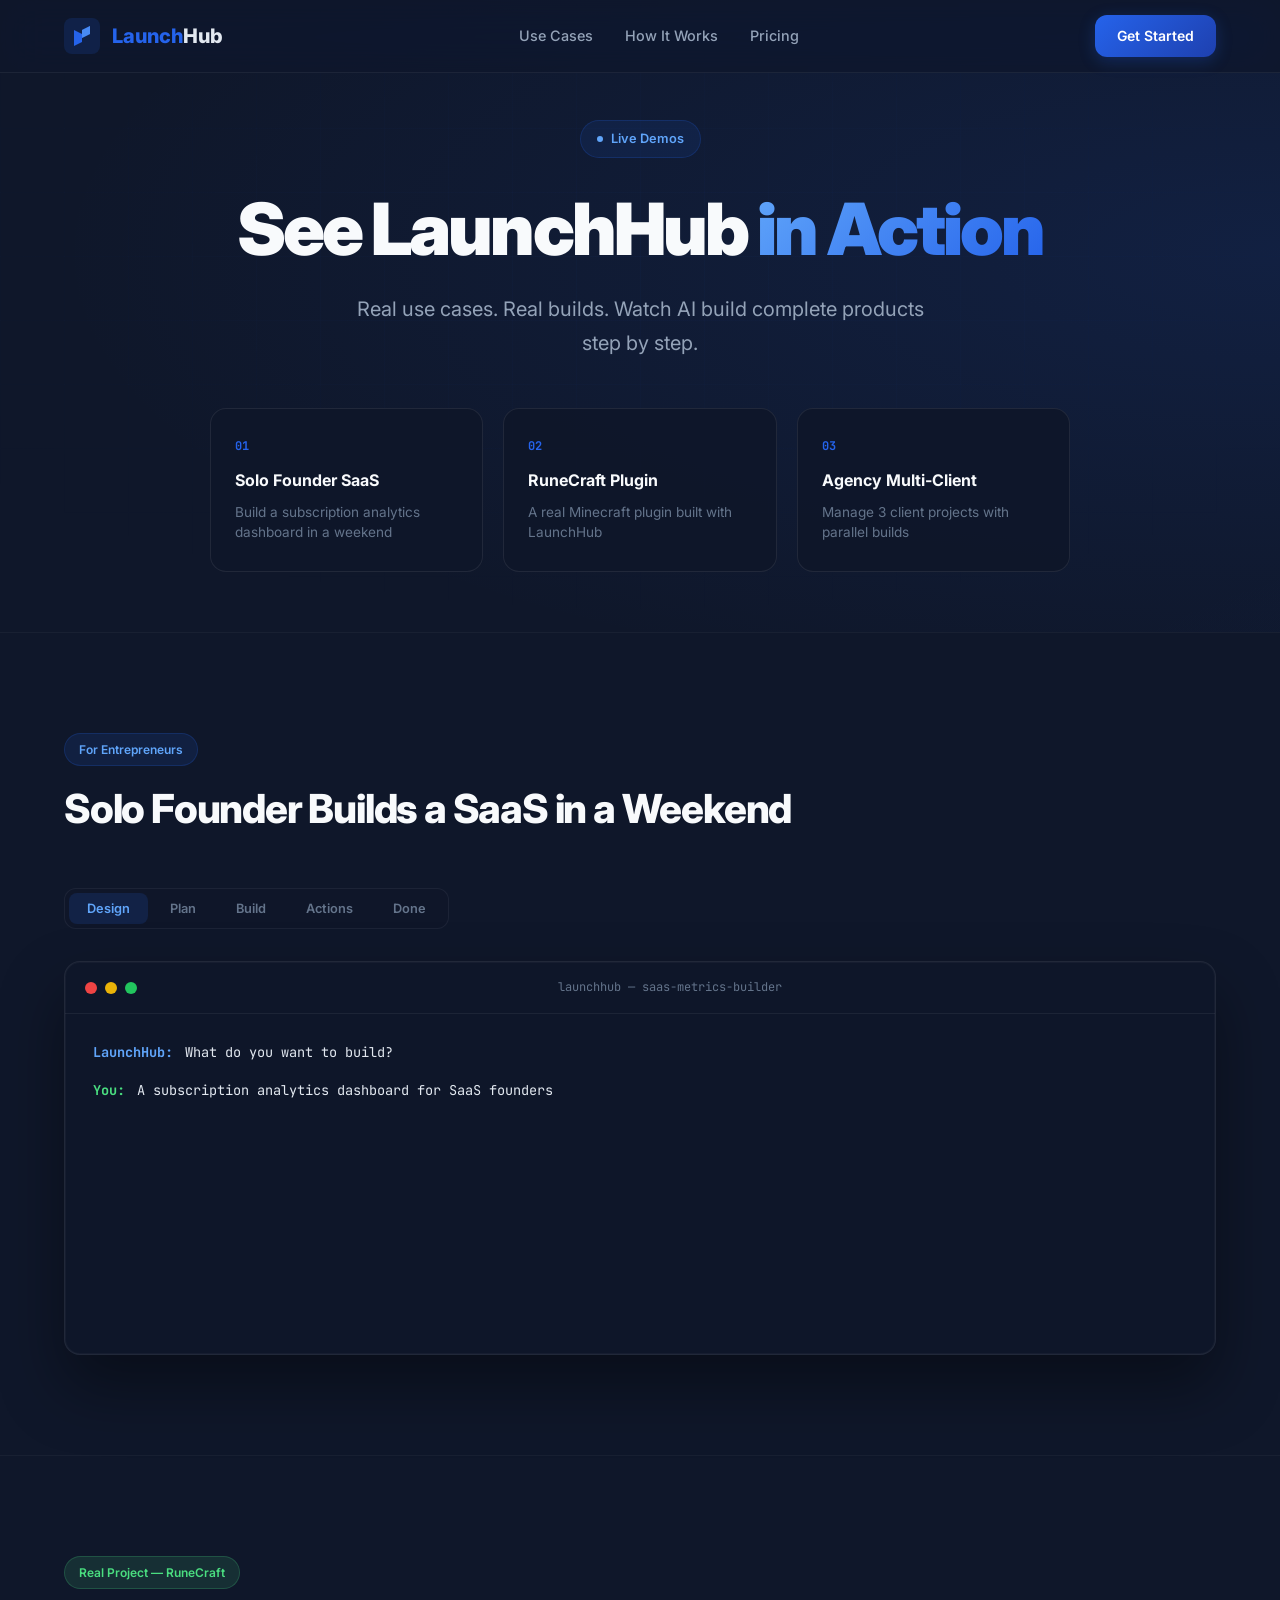
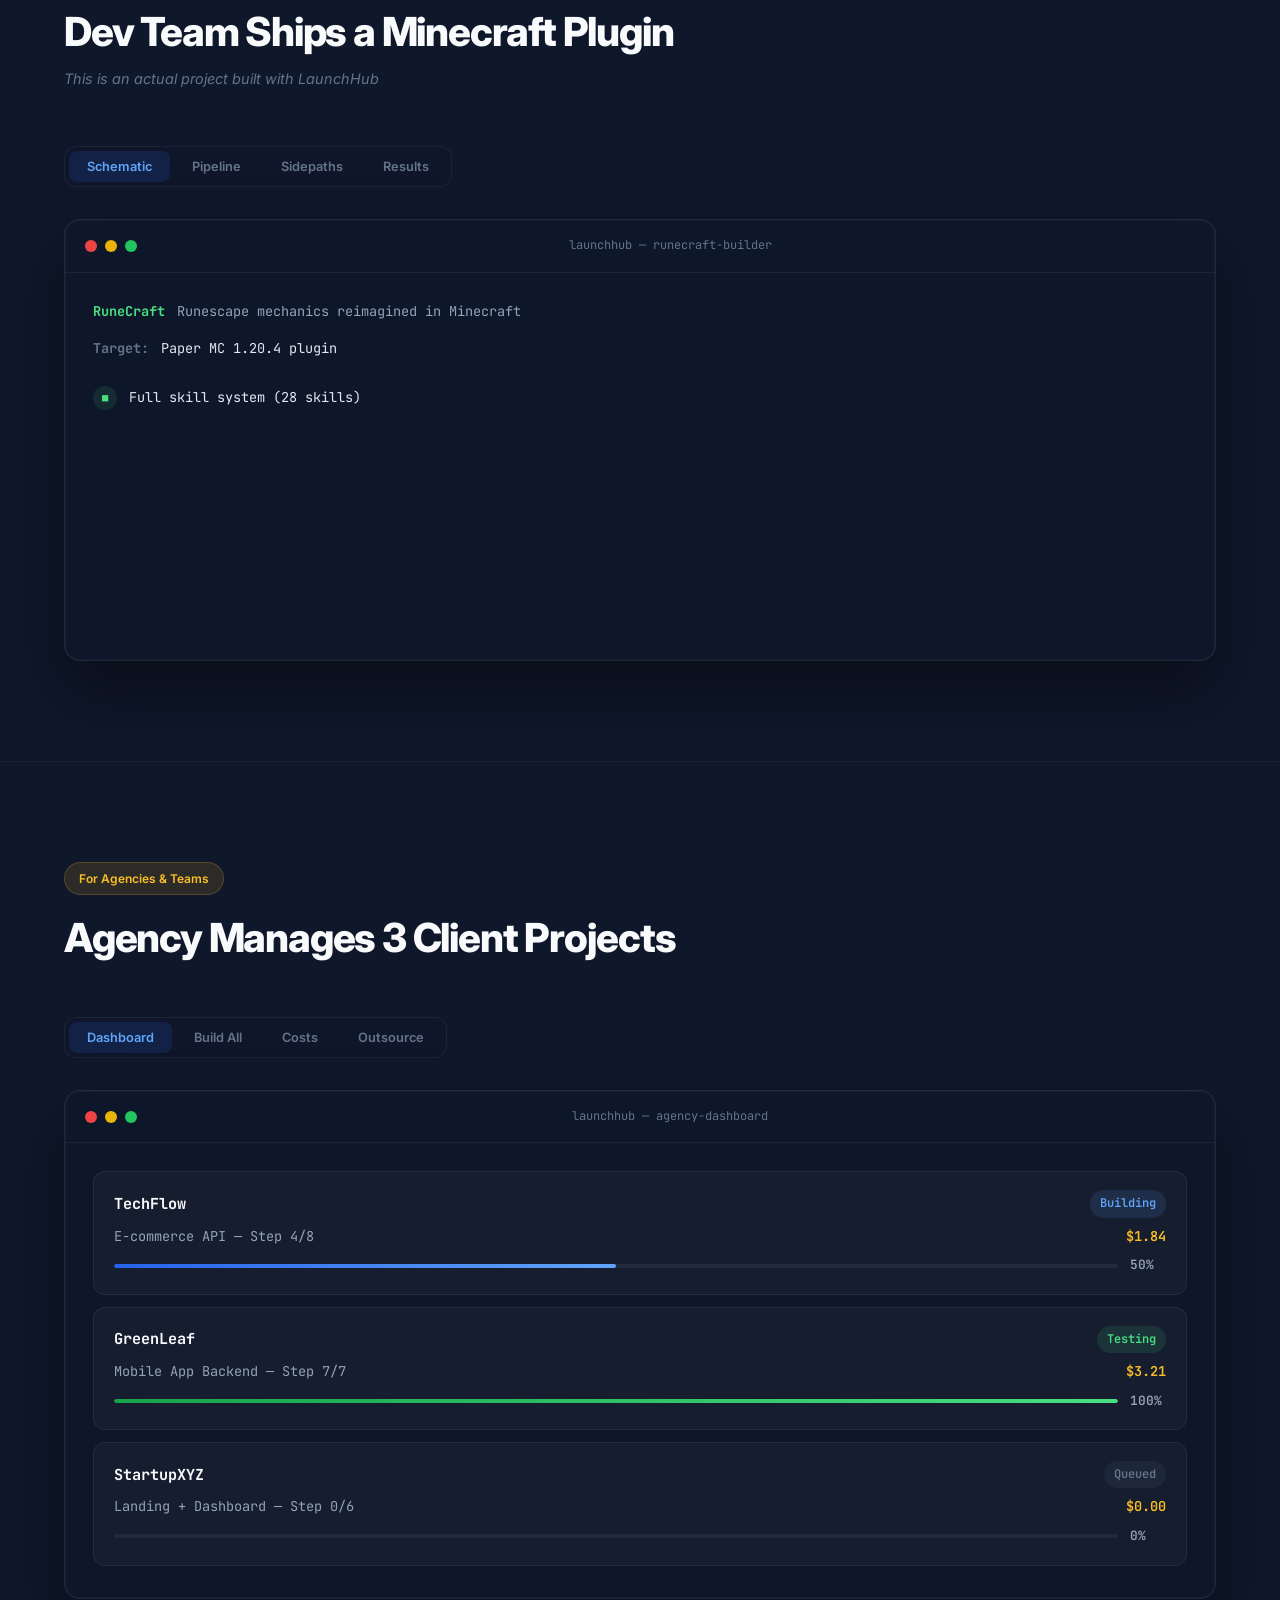
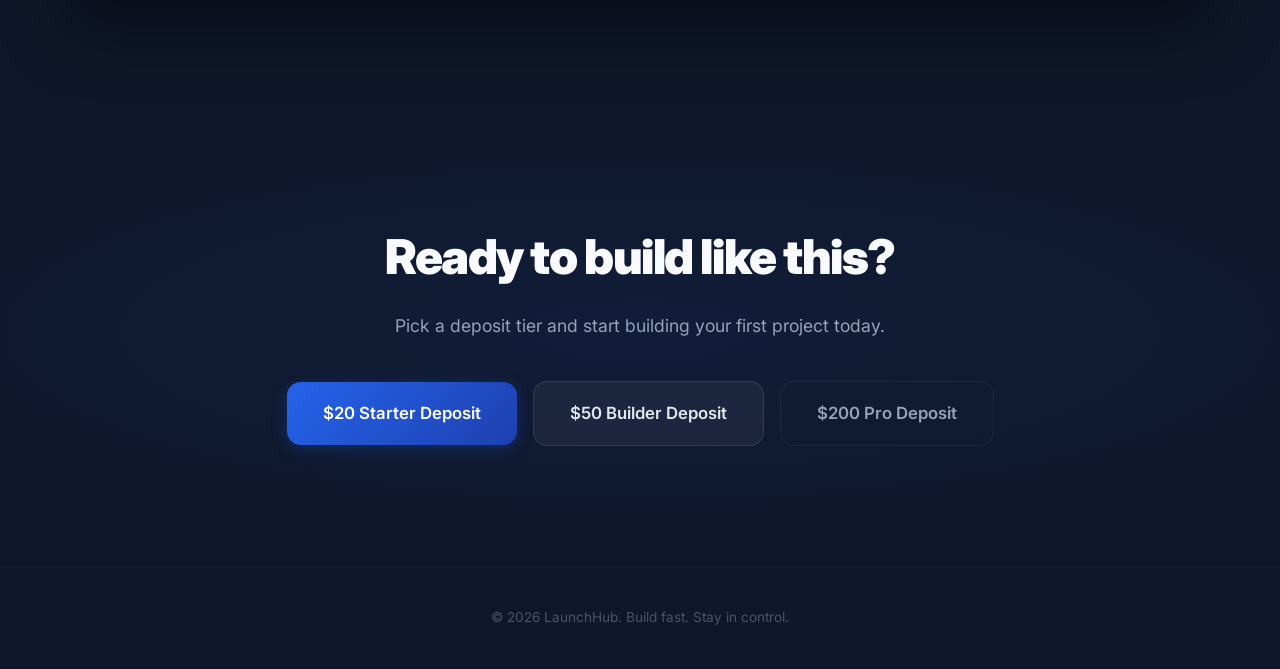
==== demo.html @ 7db3caeb "Add interactive demo showcase with 3 animated use cases" ====
<!DOCTYPE html>
<html lang="en">
<head>
<meta charset="UTF-8">
<meta name="viewport" content="width=device-width, initial-scale=1.0">
<title>LaunchHub — See It In Action</title>
<meta name="description" content="Watch LaunchHub build real products step by step. 3 real use cases with animated walkthroughs.">
<link rel="preconnect" href="https://fonts.googleapis.com">
<link rel="preconnect" href="https://fonts.gstatic.com" crossorigin>
<link href="https://fonts.googleapis.com/css2?family=Inter:wght@400;500;600;700;800;900&family=JetBrains+Mono:wght@400;500;600;700&display=swap" rel="stylesheet">
<style>
/* ========== RESET & BASE ========== */
*, *::before, *::after { margin: 0; padding: 0; box-sizing: border-box; }
html { scroll-behavior: smooth; font-size: 16px; }
body {
  font-family: 'Inter', -apple-system, BlinkMacSystemFont, 'Segoe UI', sans-serif;
  background: #0F172A;
  color: #E2E8F0;
  line-height: 1.6;
  overflow-x: hidden;
  -webkit-font-smoothing: antialiased;
  -moz-osx-font-smoothing: grayscale;
}
code, .mono { font-family: 'JetBrains Mono', 'SF Mono', 'Fira Code', monospace; }
a { color: inherit; text-decoration: none; }
ul { list-style: none; }

/* ========== UTILITY ========== */
.container { max-width: 1200px; margin: 0 auto; padding: 0 24px; }
.section-label {
  display: inline-flex; align-items: center; gap: 8px;
  font-size: 0.8rem; font-weight: 600; letter-spacing: 0.08em;
  text-transform: uppercase; color: #60A5FA; margin-bottom: 16px;
}
.section-label::before {
  content: ''; display: block; width: 24px; height: 2px;
  background: linear-gradient(90deg, #2563EB, #60A5FA); border-radius: 2px;
}

/* ========== ANIMATIONS ========== */
@keyframes fadeInUp {
  from { opacity: 0; transform: translateY(32px); }
  to { opacity: 1; transform: translateY(0); }
}
@keyframes fadeIn {
  from { opacity: 0; }
  to { opacity: 1; }
}
@keyframes gradientShift {
  0%, 100% { background-position: 0% 50%; }
  50% { background-position: 100% 50%; }
}
@keyframes pulse {
  0%, 100% { opacity: 0.4; }
  50% { opacity: 1; }
}
@keyframes slideIn {
  from { opacity: 0; transform: translateX(-16px); }
  to { opacity: 1; transform: translateX(0); }
}
@keyframes slideInRight {
  from { opacity: 0; transform: translateX(16px); }
  to { opacity: 1; transform: translateX(0); }
}
@keyframes shimmer {
  0% { background-position: -200% 0; }
  100% { background-position: 200% 0; }
}
@keyframes blink {
  0%, 100% { opacity: 1; }
  50% { opacity: 0; }
}
@keyframes progressFill {
  from { width: 0; }
}
@keyframes pulseGlow {
  0%, 100% { box-shadow: 0 0 0 0 rgba(96, 165, 250, 0.4); }
  50% { box-shadow: 0 0 0 8px rgba(96, 165, 250, 0); }
}
@keyframes countUp {
  from { opacity: 0; transform: translateY(8px); }
  to { opacity: 1; transform: translateY(0); }
}
@keyframes scaleIn {
  from { opacity: 0; transform: scale(0.9); }
  to { opacity: 1; transform: scale(1); }
}
@keyframes float {
  0%, 100% { transform: translateY(0); }
  50% { transform: translateY(-8px); }
}

.reveal {
  opacity: 0; transform: translateY(32px);
  transition: opacity 0.7s cubic-bezier(0.16, 1, 0.3, 1), transform 0.7s cubic-bezier(0.16, 1, 0.3, 1);
}
.reveal.visible { opacity: 1; transform: translateY(0); }
.reveal-delay-1 { transition-delay: 0.1s; }
.reveal-delay-2 { transition-delay: 0.2s; }
.reveal-delay-3 { transition-delay: 0.3s; }

/* ========== BUTTONS ========== */
.btn {
  display: inline-flex; align-items: center; gap: 8px;
  padding: 14px 28px; border-radius: 12px;
  font-family: 'Inter', sans-serif; font-size: 0.95rem; font-weight: 600;
  border: none; cursor: pointer;
  transition: all 0.25s cubic-bezier(0.16, 1, 0.3, 1);
}
.btn-primary {
  background: linear-gradient(135deg, #2563EB, #1E40AF);
  color: #fff; box-shadow: 0 4px 16px rgba(37, 99, 235, 0.25);
}
.btn-primary:hover {
  transform: translateY(-2px);
  box-shadow: 0 0 0 4px rgba(37, 99, 235, 0.15), 0 8px 32px rgba(37, 99, 235, 0.35);
}
.btn-secondary {
  background: rgba(255,255,255,0.05); color: #E2E8F0;
  border: 1px solid rgba(255,255,255,0.1);
}
.btn-secondary:hover {
  background: rgba(255,255,255,0.1); border-color: rgba(255,255,255,0.2);
  transform: translateY(-2px);
}
.btn-ghost {
  background: transparent; color: #94A3B8;
  border: 1px solid rgba(255,255,255,0.06);
}
.btn-ghost:hover { color: #E2E8F0; border-color: rgba(255,255,255,0.15); }
.btn-large { padding: 18px 36px; font-size: 1.05rem; border-radius: 14px; }
.btn-sm { padding: 8px 16px; font-size: 0.8rem; border-radius: 8px; }

/* ========== NAV ========== */
nav {
  position: fixed; top: 0; left: 0; right: 0; z-index: 100;
  background: rgba(15, 23, 42, 0.8);
  backdrop-filter: blur(20px) saturate(180%);
  -webkit-backdrop-filter: blur(20px) saturate(180%);
  border-bottom: 1px solid rgba(255,255,255,0.06);
}
.nav-inner {
  max-width: 1200px; margin: 0 auto; padding: 0 24px;
  display: flex; align-items: center; justify-content: space-between;
  height: 72px;
}
.nav-brand { display: flex; align-items: center; gap: 12px; font-weight: 800; font-size: 1.25rem; }
.nav-brand svg { width: 36px; height: 36px; }
.nav-brand .brand-launch { color: #2563EB; }
.nav-links { display: flex; align-items: center; gap: 32px; }
.nav-links a { font-size: 0.9rem; font-weight: 500; color: #94A3B8; transition: color 0.2s; }
.nav-links a:hover { color: #E2E8F0; }
.nav-cta .btn { padding: 10px 22px; font-size: 0.875rem; }
.nav-mobile-toggle {
  display: none; background: none; border: none; cursor: pointer;
  color: #E2E8F0; padding: 8px;
}
.nav-mobile-toggle svg { width: 24px; height: 24px; }

/* ========== HERO ========== */
.hero {
  position: relative; min-height: 70vh;
  display: flex; align-items: center; justify-content: center;
  padding: 120px 24px 60px; overflow: hidden;
}
.hero-bg {
  position: absolute; inset: 0; z-index: 0;
  background:
    radial-gradient(ellipse 80% 60% at 50% 20%, rgba(37, 99, 235, 0.12) 0%, transparent 60%),
    radial-gradient(ellipse 60% 40% at 70% 60%, rgba(30, 64, 175, 0.08) 0%, transparent 50%);
  animation: gradientShift 12s ease infinite;
  background-size: 200% 200%;
}
.hero-grid {
  position: absolute; inset: 0; z-index: 0;
  background-image:
    linear-gradient(rgba(37, 99, 235, 0.03) 1px, transparent 1px),
    linear-gradient(90deg, rgba(37, 99, 235, 0.03) 1px, transparent 1px);
  background-size: 64px 64px;
  mask-image: radial-gradient(ellipse 70% 60% at 50% 40%, black, transparent);
  -webkit-mask-image: radial-gradient(ellipse 70% 60% at 50% 40%, black, transparent);
}
.hero-content {
  position: relative; z-index: 1; text-align: center;
  max-width: 860px; margin: 0 auto;
}
.hero-badge {
  display: inline-flex; align-items: center; gap: 8px;
  padding: 8px 16px; border-radius: 100px;
  background: rgba(37, 99, 235, 0.1); border: 1px solid rgba(37, 99, 235, 0.2);
  font-size: 0.8rem; font-weight: 600; color: #60A5FA;
  margin-bottom: 32px; animation: fadeIn 0.8s ease both;
}
.hero-badge .dot {
  width: 6px; height: 6px; border-radius: 50%; background: #60A5FA;
  animation: pulse 2s ease infinite;
}
.hero h1 {
  font-size: clamp(2.75rem, 6vw, 4.5rem); font-weight: 900;
  letter-spacing: -0.04em; line-height: 1.08;
  color: #F8FAFC; margin-bottom: 24px;
  animation: fadeInUp 0.8s ease both 0.2s; opacity: 0;
}
.hero h1 .gradient-text {
  background: linear-gradient(135deg, #60A5FA, #2563EB, #818CF8);
  background-size: 200% 200%;
  -webkit-background-clip: text; -webkit-text-fill-color: transparent;
  background-clip: text; animation: gradientShift 6s ease infinite;
}
.hero-subtitle {
  font-size: clamp(1.05rem, 2vw, 1.25rem); color: #94A3B8;
  max-width: 600px; margin: 0 auto 48px; line-height: 1.7;
  animation: fadeInUp 0.8s ease both 0.4s; opacity: 0;
}

/* ========== USE CASE JUMP CARDS ========== */
.jump-cards {
  display: grid; grid-template-columns: repeat(3, 1fr); gap: 20px;
  max-width: 900px; margin: 0 auto;
  animation: fadeInUp 0.8s ease both 0.6s; opacity: 0;
}
.jump-card {
  background: rgba(15, 23, 42, 0.9);
  border: 1px solid rgba(255,255,255,0.08);
  border-radius: 16px; padding: 28px 24px;
  cursor: pointer; transition: all 0.3s cubic-bezier(0.16, 1, 0.3, 1);
  text-align: left; position: relative; overflow: hidden;
}
.jump-card::before {
  content: ''; position: absolute; inset: 0;
  background: linear-gradient(135deg, rgba(37, 99, 235, 0.06), transparent);
  opacity: 0; transition: opacity 0.3s;
}
.jump-card:hover {
  border-color: rgba(37, 99, 235, 0.3);
  transform: translateY(-4px);
  box-shadow: 0 16px 48px rgba(0,0,0,0.3);
}
.jump-card:hover::before { opacity: 1; }
.jump-card-num {
  font-family: 'JetBrains Mono', monospace; font-size: 0.75rem;
  color: #2563EB; font-weight: 700; margin-bottom: 12px;
  position: relative;
}
.jump-card-title {
  font-size: 1rem; font-weight: 700; color: #F8FAFC;
  margin-bottom: 8px; position: relative;
}
.jump-card-desc {
  font-size: 0.85rem; color: #64748B; line-height: 1.5;
  position: relative;
}

/* ========== USE CASE SECTIONS ========== */
.use-case {
  padding: 100px 0; position: relative;
  border-top: 1px solid rgba(255,255,255,0.04);
}
.use-case-header {
  margin-bottom: 56px;
}
.audience-badge {
  display: inline-flex; align-items: center; gap: 6px;
  padding: 6px 14px; border-radius: 100px;
  font-size: 0.75rem; font-weight: 600;
  margin-bottom: 20px;
}
.badge-entrepreneur { background: rgba(37, 99, 235, 0.12); color: #60A5FA; border: 1px solid rgba(37, 99, 235, 0.2); }
.badge-real { background: rgba(74, 222, 128, 0.12); color: #4ADE80; border: 1px solid rgba(74, 222, 128, 0.2); }
.badge-agency { background: rgba(251, 191, 36, 0.12); color: #FBBF24; border: 1px solid rgba(251, 191, 36, 0.2); }
.use-case-title {
  font-size: clamp(1.75rem, 3.5vw, 2.5rem); font-weight: 800;
  letter-spacing: -0.03em; line-height: 1.15; color: #F8FAFC;
  margin-bottom: 12px;
}
.use-case-note {
  font-size: 0.9rem; color: #64748B; font-style: italic;
}

/* ========== PHASE NAVIGATION ========== */
.phase-nav {
  display: flex; gap: 4px; margin-bottom: 32px;
  background: rgba(15, 23, 42, 0.6);
  border: 1px solid rgba(255,255,255,0.06);
  border-radius: 12px; padding: 4px;
  width: fit-content;
}
.phase-tab {
  padding: 8px 18px; border-radius: 8px;
  font-size: 0.8rem; font-weight: 600; color: #64748B;
  cursor: pointer; transition: all 0.25s;
  border: none; background: none; font-family: inherit;
}
.phase-tab:hover { color: #94A3B8; }
.phase-tab.active {
  background: rgba(37, 99, 235, 0.15); color: #60A5FA;
}

/* ========== SIMULATION WINDOW ========== */
.sim-window {
  background: rgba(15, 23, 42, 0.9);
  border: 1px solid rgba(255,255,255,0.08);
  border-radius: 16px; overflow: hidden;
  box-shadow: 0 32px 64px rgba(0,0,0,0.4), 0 0 0 1px rgba(255,255,255,0.03) inset;
}
.sim-header {
  display: flex; align-items: center; gap: 8px;
  padding: 16px 20px; border-bottom: 1px solid rgba(255,255,255,0.06);
}
.sim-dot { width: 12px; height: 12px; border-radius: 50%; }
.sim-dot:nth-child(1) { background: #EF4444; }
.sim-dot:nth-child(2) { background: #EAB308; }
.sim-dot:nth-child(3) { background: #22C55E; }
.sim-title {
  flex: 1; text-align: center;
  font-family: 'JetBrains Mono', monospace; font-size: 0.75rem;
  color: #64748B;
}
.sim-body {
  padding: 28px 28px 32px;
  min-height: 340px;
  font-family: 'JetBrains Mono', monospace;
  font-size: 0.85rem;
  position: relative;
}

/* ========== PHASE PANELS ========== */
.phase-panel {
  display: none;
}
.phase-panel.active {
  display: block;
  animation: fadeIn 0.4s ease;
}

/* ========== CHAT WIZARD ========== */
.chat-line {
  display: flex; gap: 12px; margin-bottom: 16px;
  opacity: 0; transform: translateY(12px);
  transition: all 0.5s cubic-bezier(0.16, 1, 0.3, 1);
}
.chat-line.visible { opacity: 1; transform: translateY(0); }
.chat-sender {
  font-weight: 700; white-space: nowrap; flex-shrink: 0;
}
.chat-sender.bot { color: #60A5FA; }
.chat-sender.user { color: #4ADE80; }
.chat-msg { color: #E2E8F0; line-height: 1.6; }
.chat-msg .typing-cursor {
  display: inline-block; width: 2px; height: 1em;
  background: #60A5FA; margin-left: 4px;
  animation: blink 0.8s infinite; vertical-align: text-bottom;
}
.chat-generating {
  display: flex; align-items: center; gap: 8px;
  color: #60A5FA; font-weight: 600;
  opacity: 0; transform: translateY(12px);
  transition: all 0.5s cubic-bezier(0.16, 1, 0.3, 1);
}
.chat-generating.visible { opacity: 1; transform: translateY(0); }
.spinner-dots { display: flex; gap: 4px; }
.spinner-dots span {
  width: 6px; height: 6px; border-radius: 50%; background: #60A5FA;
  animation: pulse 1.2s ease infinite;
}
.spinner-dots span:nth-child(2) { animation-delay: 0.2s; }
.spinner-dots span:nth-child(3) { animation-delay: 0.4s; }

/* ========== PIPELINE STEPS ========== */
.pipeline-step {
  display: flex; align-items: center; gap: 12px;
  padding: 10px 0;
  opacity: 0; transform: translateX(-16px);
  transition: all 0.5s cubic-bezier(0.16, 1, 0.3, 1);
}
.pipeline-step.visible { opacity: 1; transform: translateX(0); }
.step-icon {
  width: 24px; height: 24px; border-radius: 50%;
  display: flex; align-items: center; justify-content: center;
  font-size: 0.7rem; flex-shrink: 0;
}
.step-done { background: rgba(74, 222, 128, 0.15); color: #4ADE80; }
.step-running { background: rgba(96, 165, 250, 0.15); color: #60A5FA; animation: pulseGlow 2s infinite; }
.step-pending { background: rgba(100, 116, 139, 0.15); color: #64748B; }
.step-label { color: #E2E8F0; flex: 1; }
.step-label.dim { color: #64748B; }
.step-meta { color: #64748B; font-size: 0.75rem; white-space: nowrap; }
.step-meta .cost { color: #FBBF24; }
.step-meta .time { color: #94A3B8; }
.pipeline-sidepath {
  padding-left: 36px; margin-top: -4px;
  opacity: 0; transform: translateX(-16px);
  transition: all 0.5s cubic-bezier(0.16, 1, 0.3, 1);
}
.pipeline-sidepath.visible { opacity: 1; transform: translateX(0); }
.sidepath-line {
  display: flex; align-items: center; gap: 8px;
  padding: 4px 0; color: #64748B; font-size: 0.8rem;
}
.sidepath-line .branch { color: #475569; }

/* ========== AGENT TERMINAL ========== */
.agent-line {
  display: flex; align-items: center; gap: 8px;
  padding: 6px 0; color: #94A3B8;
  opacity: 0; transform: translateX(-12px);
  transition: all 0.4s cubic-bezier(0.16, 1, 0.3, 1);
}
.agent-line.visible { opacity: 1; transform: translateX(0); }
.agent-tag {
  padding: 2px 8px; border-radius: 4px; font-size: 0.75rem;
  font-weight: 600; white-space: nowrap;
}
.agent-tag-1 { background: rgba(96, 165, 250, 0.15); color: #60A5FA; }
.agent-tag-2 { background: rgba(74, 222, 128, 0.15); color: #4ADE80; }
.agent-tag-3 { background: rgba(251, 191, 36, 0.15); color: #FBBF24; }
.agent-tag-4 { background: rgba(167, 139, 250, 0.15); color: #A78BFA; }
.agent-tag-5 { background: rgba(244, 114, 182, 0.15); color: #F472B6; }
.agent-tag-6 { background: rgba(34, 211, 238, 0.15); color: #22D3EE; }
.agent-text { color: #E2E8F0; }
.agent-tokens { color: #64748B; font-size: 0.8rem; margin-left: auto; white-space: nowrap; }

.progress-bar-wrap {
  margin: 20px 0 12px; height: 6px; border-radius: 3px;
  background: rgba(255,255,255,0.06); overflow: hidden;
}
.progress-bar-fill {
  height: 100%; border-radius: 3px;
  background: linear-gradient(90deg, #2563EB, #60A5FA);
  width: 0; transition: width 2s cubic-bezier(0.16, 1, 0.3, 1);
}
.progress-stats {
  display: flex; gap: 24px; font-size: 0.8rem; color: #64748B;
  flex-wrap: wrap;
}
.progress-stats .val { color: #E2E8F0; font-weight: 600; }
.progress-stats .cost-val { color: #FBBF24; font-weight: 600; }

/* ========== ACTION QUEUE ========== */
.aq-header {
  display: flex; align-items: center; gap: 12px; margin-bottom: 20px;
  opacity: 0; transition: all 0.5s ease;
}
.aq-header.visible { opacity: 1; }
.aq-icon { font-size: 1.1rem; }
.aq-title { font-size: 1rem; font-weight: 700; color: #F8FAFC; }
.aq-count {
  padding: 2px 10px; border-radius: 100px; font-size: 0.75rem; font-weight: 700;
  background: rgba(251, 191, 36, 0.15); color: #FBBF24;
}
.aq-item {
  background: rgba(255,255,255,0.03);
  border: 1px solid rgba(255,255,255,0.06);
  border-radius: 12px; padding: 18px 20px;
  margin-bottom: 12px;
  opacity: 0; transform: translateY(16px);
  transition: all 0.5s cubic-bezier(0.16, 1, 0.3, 1);
}
.aq-item.visible { opacity: 1; transform: translateY(0); }
.aq-item-top {
  display: flex; align-items: center; justify-content: space-between;
  margin-bottom: 8px;
}
.aq-item-name { font-weight: 600; color: #E2E8F0; font-size: 0.9rem; }
.aq-item-price { color: #FBBF24; font-weight: 600; font-size: 0.85rem; }
.aq-item-steps { font-size: 0.8rem; color: #64748B; margin-bottom: 12px; }
.aq-item-actions { display: flex; gap: 8px; }
.aq-btn {
  padding: 6px 14px; border-radius: 8px; font-size: 0.75rem; font-weight: 600;
  border: none; cursor: pointer; font-family: 'Inter', sans-serif;
  transition: all 0.2s;
}
.aq-btn-diy { background: rgba(255,255,255,0.06); color: #94A3B8; }
.aq-btn-diy:hover { background: rgba(255,255,255,0.1); color: #E2E8F0; }
.aq-btn-outsource {
  background: rgba(37, 99, 235, 0.15); color: #60A5FA;
  border: 1px solid rgba(37, 99, 235, 0.2);
}
.aq-btn-outsource:hover { background: rgba(37, 99, 235, 0.25); }
.aq-status {
  width: 8px; height: 8px; border-radius: 50%;
  display: inline-block; margin-right: 8px;
}
.aq-status-active { background: #60A5FA; animation: pulse 2s infinite; }
.aq-status-done { background: #4ADE80; }
.aq-status-pending { background: #64748B; }

/* ========== COMPLETION ========== */
.completion-card {
  text-align: center; padding: 20px 0;
  opacity: 0; transform: scale(0.95);
  transition: all 0.6s cubic-bezier(0.16, 1, 0.3, 1);
}
.completion-card.visible { opacity: 1; transform: scale(1); }
.completion-check {
  width: 64px; height: 64px; border-radius: 50%;
  background: rgba(74, 222, 128, 0.12);
  display: flex; align-items: center; justify-content: center;
  margin: 0 auto 24px; font-size: 1.5rem;
  border: 2px solid rgba(74, 222, 128, 0.3);
}
.completion-title {
  font-size: 1.5rem; font-weight: 800; color: #4ADE80; margin-bottom: 24px;
}
.completion-stats {
  display: grid; grid-template-columns: repeat(auto-fit, minmax(140px, 1fr));
  gap: 16px; max-width: 560px; margin: 0 auto 24px;
}
.comp-stat {
  background: rgba(255,255,255,0.03);
  border: 1px solid rgba(255,255,255,0.06);
  border-radius: 12px; padding: 16px;
}
.comp-stat-val {
  font-size: 1.25rem; font-weight: 800; color: #F8FAFC;
  font-family: 'JetBrains Mono', monospace;
}
.comp-stat-val.green { color: #4ADE80; }
.comp-stat-val.blue { color: #60A5FA; }
.comp-stat-val.yellow { color: #FBBF24; }
.comp-stat-label { font-size: 0.75rem; color: #64748B; margin-top: 4px; }
.completion-url {
  display: inline-flex; align-items: center; gap: 8px;
  padding: 10px 20px; border-radius: 8px;
  background: rgba(74, 222, 128, 0.08);
  border: 1px solid rgba(74, 222, 128, 0.2);
  color: #4ADE80; font-family: 'JetBrains Mono', monospace;
  font-size: 0.9rem; font-weight: 600;
}

/* ========== MULTI-PROJECT DASHBOARD ========== */
.project-cards {
  display: grid; gap: 12px;
}
.project-card {
  background: rgba(255,255,255,0.03);
  border: 1px solid rgba(255,255,255,0.06);
  border-radius: 12px; padding: 18px 20px;
  display: grid; grid-template-columns: 1fr auto;
  gap: 8px; align-items: center;
  opacity: 0; transform: translateY(16px);
  transition: all 0.5s cubic-bezier(0.16, 1, 0.3, 1);
}
.project-card.visible { opacity: 1; transform: translateY(0); }
.project-client { font-weight: 700; color: #F8FAFC; font-size: 0.95rem; }
.project-desc { font-size: 0.85rem; color: #94A3B8; grid-column: 1; }
.project-status {
  font-size: 0.75rem; font-weight: 600;
  padding: 4px 10px; border-radius: 100px;
  text-align: center;
}
.status-building { background: rgba(96, 165, 250, 0.12); color: #60A5FA; }
.status-testing { background: rgba(74, 222, 128, 0.12); color: #4ADE80; }
.status-queued { background: rgba(100, 116, 139, 0.12); color: #64748B; }
.project-progress {
  grid-column: 1 / -1;
  display: flex; align-items: center; gap: 12px;
}
.project-bar {
  flex: 1; height: 4px; border-radius: 2px;
  background: rgba(255,255,255,0.06); overflow: hidden;
}
.project-bar-fill {
  height: 100%; border-radius: 2px;
  transition: width 1.5s cubic-bezier(0.16, 1, 0.3, 1);
}
.fill-blue { background: linear-gradient(90deg, #2563EB, #60A5FA); }
.fill-green { background: linear-gradient(90deg, #16A34A, #4ADE80); }
.fill-gray { background: #475569; }
.project-pct { font-size: 0.8rem; font-weight: 600; color: #94A3B8; min-width: 36px; }
.project-cost { font-size: 0.85rem; font-weight: 600; color: #FBBF24; text-align: right; }

/* ========== BUILD ALL BUTTON ========== */
.build-all-btn {
  display: inline-flex; align-items: center; gap: 10px;
  padding: 14px 32px; border-radius: 12px;
  background: linear-gradient(135deg, #2563EB, #1E40AF);
  color: #fff; font-weight: 700; font-size: 0.95rem;
  border: none; cursor: pointer; margin-bottom: 24px;
  font-family: 'Inter', sans-serif;
  box-shadow: 0 4px 24px rgba(37, 99, 235, 0.3);
  opacity: 0; transition: all 0.5s ease;
}
.build-all-btn.visible { opacity: 1; }
.build-all-btn.running {
  background: linear-gradient(135deg, #16A34A, #15803D);
  box-shadow: 0 4px 24px rgba(22, 163, 74, 0.3);
}

/* ========== COST TABLE ========== */
.cost-table {
  width: 100%;
  opacity: 0; transform: translateY(16px);
  transition: all 0.6s cubic-bezier(0.16, 1, 0.3, 1);
}
.cost-table.visible { opacity: 1; transform: translateY(0); }
.cost-table-header {
  font-size: 1rem; font-weight: 700; color: #F8FAFC;
  padding-bottom: 16px; margin-bottom: 4px;
  border-bottom: 1px solid rgba(255,255,255,0.1);
  font-family: 'Inter', sans-serif;
}
.cost-row {
  display: grid; grid-template-columns: 1.5fr 0.8fr 0.8fr 0.8fr;
  padding: 12px 0; border-bottom: 1px solid rgba(255,255,255,0.04);
  font-size: 0.85rem;
}
.cost-row.total {
  border-top: 1px solid rgba(255,255,255,0.1);
  border-bottom: none; font-weight: 700; color: #F8FAFC; padding-top: 16px;
}
.cost-row.highlight {
  border-bottom: none; padding-top: 8px;
}
.cost-name { color: #E2E8F0; }
.cost-val { color: #FBBF24; font-weight: 600; text-align: right; }
.cost-steps { color: #94A3B8; text-align: right; }
.cost-time { color: #64748B; text-align: right; }
.cost-row.outsource .cost-name { color: #94A3B8; }
.cost-row.invoice .cost-name { color: #F8FAFC; font-weight: 700; }
.cost-row.invoice .cost-val { color: #4ADE80; font-size: 1rem; }
.margin-row .cost-name { color: #4ADE80; font-weight: 600; }
.margin-row .cost-val { color: #4ADE80; }

/* ========== OUTSOURCE LIST ========== */
.outsource-item {
  display: flex; align-items: center; gap: 12px;
  padding: 12px 0;
  border-bottom: 1px solid rgba(255,255,255,0.04);
  opacity: 0; transform: translateX(-12px);
  transition: all 0.4s cubic-bezier(0.16, 1, 0.3, 1);
}
.outsource-item.visible { opacity: 1; transform: translateX(0); }
.outsource-item:last-child { border-bottom: none; }
.outsource-text { flex: 1; color: #E2E8F0; font-size: 0.85rem; }
.outsource-text .client-tag { color: #60A5FA; font-weight: 600; }
.outsource-price { color: #FBBF24; font-weight: 600; font-size: 0.85rem; white-space: nowrap; }
.outsource-badge {
  font-size: 0.7rem; font-weight: 600; padding: 2px 8px;
  border-radius: 4px; white-space: nowrap;
}
.outsource-badge.in-progress { background: rgba(96, 165, 250, 0.15); color: #60A5FA; }

.outsource-summary {
  margin-top: 16px; padding: 12px 16px;
  background: rgba(255,255,255,0.03);
  border-radius: 8px; font-size: 0.85rem; color: #94A3B8;
  opacity: 0; transition: all 0.5s ease;
}
.outsource-summary.visible { opacity: 1; }

/* ========== SIDEPATH PARALLEL ========== */
.sidepath-grid {
  display: grid; gap: 10px;
}
.sidepath-card {
  display: flex; align-items: center; gap: 12px;
  padding: 12px 16px;
  background: rgba(255,255,255,0.02);
  border: 1px solid rgba(255,255,255,0.05);
  border-radius: 10px;
  opacity: 0; transform: translateX(-16px);
  transition: all 0.5s cubic-bezier(0.16, 1, 0.3, 1);
}
.sidepath-card.visible { opacity: 1; transform: translateX(0); }
.sp-branch { color: #475569; font-size: 0.85rem; }
.sp-name { color: #E2E8F0; font-weight: 600; flex: 1; font-size: 0.85rem; }
.sp-meta { color: #64748B; font-size: 0.8rem; white-space: nowrap; }
.sp-agent { color: #60A5FA; font-size: 0.8rem; font-weight: 600; white-space: nowrap; }

.sidepath-stats {
  display: flex; gap: 24px; margin-top: 16px; padding-top: 16px;
  border-top: 1px solid rgba(255,255,255,0.06);
  font-size: 0.85rem; color: #64748B;
  opacity: 0; transition: all 0.5s ease;
}
.sidepath-stats.visible { opacity: 1; }
.sidepath-stats .val { color: #60A5FA; font-weight: 600; }

/* ========== CTA SECTION ========== */
.cta-section {
  padding: 120px 0; text-align: center;
  position: relative;
}
.cta-section::before {
  content: ''; position: absolute; inset: 0;
  background: radial-gradient(ellipse 70% 50% at 50% 50%, rgba(37, 99, 235, 0.08), transparent);
}
.cta-content { position: relative; z-index: 1; }
.cta-title {
  font-size: clamp(2rem, 4vw, 3rem); font-weight: 900;
  letter-spacing: -0.03em; color: #F8FAFC; margin-bottom: 16px;
}
.cta-subtitle {
  font-size: 1.1rem; color: #94A3B8; max-width: 500px;
  margin: 0 auto 40px; line-height: 1.7;
}
.cta-buttons {
  display: flex; align-items: center; justify-content: center;
  gap: 16px; flex-wrap: wrap;
}

/* ========== FOOTER ========== */
footer {
  padding: 40px 0; border-top: 1px solid rgba(255,255,255,0.04);
  text-align: center;
}
footer p { font-size: 0.85rem; color: #475569; }

/* ========== RESPONSIVE ========== */
@media (max-width: 768px) {
  .jump-cards { grid-template-columns: 1fr; }
  .nav-links { display: none; }
  .nav-mobile-toggle { display: block; }
  .sim-body { padding: 20px 16px 24px; font-size: 0.8rem; }
  .phase-nav { overflow-x: auto; width: 100%; }
  .completion-stats { grid-template-columns: repeat(2, 1fr); }
  .cost-row { grid-template-columns: 1.2fr 0.8fr 0.6fr 0.6fr; font-size: 0.8rem; }
  .project-card { grid-template-columns: 1fr; }
  .project-status { justify-self: start; }
  .project-cost { text-align: left; }
  .cta-buttons { flex-direction: column; }
  .aq-item-top { flex-direction: column; align-items: flex-start; gap: 4px; }
}

@media (max-width: 480px) {
  .phase-tab { padding: 6px 12px; font-size: 0.75rem; }
  .sim-body { min-height: 280px; }
}
</style>
</head>
<body>

<!-- NAV -->
<nav>
  <div class="nav-inner">
    <a href="index.html" class="nav-brand">
      <svg viewBox="0 0 36 36" fill="none">
        <rect width="36" height="36" rx="8" fill="#2563EB" fill-opacity="0.15"/>
        <path d="M10 24V12l8 4v8l-8 4zm8-4l8-4V8l-8 4v8z" fill="#2563EB"/>
        <path d="M18 20l8-4V8l-8 4v8z" fill="#60A5FA" opacity="0.6"/>
      </svg>
      <span><span class="brand-launch">Launch</span>Hub</span>
    </a>
    <div class="nav-links">
      <a href="#use-cases">Use Cases</a>
      <a href="index.html#how">How It Works</a>
      <a href="index.html#pricing">Pricing</a>
    </div>
    <div class="nav-cta">
      <a href="index.html#pricing" class="btn btn-primary">Get Started</a>
    </div>
    <button class="nav-mobile-toggle" onclick="document.querySelector('.nav-links').style.display=document.querySelector('.nav-links').style.display==='flex'?'none':'flex'">
      <svg viewBox="0 0 24 24" fill="none" stroke="currentColor" stroke-width="2"><path d="M3 12h18M3 6h18M3 18h18"/></svg>
    </button>
  </div>
</nav>

<!-- HERO -->
<section class="hero">
  <div class="hero-bg"></div>
  <div class="hero-grid"></div>
  <div class="hero-content">
    <div class="hero-badge"><span class="dot"></span> Live Demos</div>
    <h1>See LaunchHub <span class="gradient-text">in Action</span></h1>
    <p class="hero-subtitle">Real use cases. Real builds. Watch AI build complete products step by step.</p>
    <div class="jump-cards" id="use-cases">
      <a href="#uc1" class="jump-card">
        <div class="jump-card-num">01</div>
        <div class="jump-card-title">Solo Founder SaaS</div>
        <div class="jump-card-desc">Build a subscription analytics dashboard in a weekend</div>
      </a>
      <a href="#uc2" class="jump-card">
        <div class="jump-card-num">02</div>
        <div class="jump-card-title">RuneCraft Plugin</div>
        <div class="jump-card-desc">A real Minecraft plugin built with LaunchHub</div>
      </a>
      <a href="#uc3" class="jump-card">
        <div class="jump-card-num">03</div>
        <div class="jump-card-title">Agency Multi-Client</div>
        <div class="jump-card-desc">Manage 3 client projects with parallel builds</div>
      </a>
    </div>
  </div>
</section>

<!-- ═══════════════════════════════════════════ USE CASE 1 ═══════════════════════════════════════════ -->
<section class="use-case" id="uc1">
  <div class="container">
    <div class="use-case-header reveal">
      <div class="audience-badge badge-entrepreneur">For Entrepreneurs</div>
      <h2 class="use-case-title">Solo Founder Builds a SaaS in a Weekend</h2>
    </div>

    <div class="phase-nav reveal reveal-delay-1">
      <button class="phase-tab active" data-uc="1" data-phase="1">Design</button>
      <button class="phase-tab" data-uc="1" data-phase="2">Plan</button>
      <button class="phase-tab" data-uc="1" data-phase="3">Build</button>
      <button class="phase-tab" data-uc="1" data-phase="4">Actions</button>
      <button class="phase-tab" data-uc="1" data-phase="5">Done</button>
    </div>

    <div class="sim-window reveal reveal-delay-2" data-uc="1">
      <div class="sim-header">
        <span class="sim-dot"></span><span class="sim-dot"></span><span class="sim-dot"></span>
        <span class="sim-title">launchhub — saas-metrics-builder</span>
      </div>
      <div class="sim-body">
        <!-- Phase 1: Chat Wizard -->
        <div class="phase-panel active" data-uc="1" data-phase="1">
          <div class="chat-line" data-delay="0">
            <span class="chat-sender bot">LaunchHub:</span>
            <span class="chat-msg">What do you want to build?</span>
          </div>
          <div class="chat-line" data-delay="800">
            <span class="chat-sender user">You:</span>
            <span class="chat-msg">A subscription analytics dashboard for SaaS founders</span>
          </div>
          <div class="chat-line" data-delay="2000">
            <span class="chat-sender bot">LaunchHub:</span>
            <span class="chat-msg">Who is it for?</span>
          </div>
          <div class="chat-line" data-delay="3000">
            <span class="chat-sender user">You:</span>
            <span class="chat-msg">SaaS founders who want to track MRR, churn, and growth</span>
          </div>
          <div class="chat-line" data-delay="4500">
            <span class="chat-sender bot">LaunchHub:</span>
            <span class="chat-msg">Got it. Generating your build plan...</span>
          </div>
          <div class="chat-generating" data-delay="5200">
            <div class="spinner-dots"><span></span><span></span><span></span></div>
            <span>Analyzing requirements...</span>
          </div>
        </div>

        <!-- Phase 2: Pipeline -->
        <div class="phase-panel" data-uc="1" data-phase="2">
          <div class="pipeline-step" data-delay="0">
            <span class="step-icon step-done">&#10003;</span>
            <span class="step-label">Step 1: Project scaffold &amp; database</span>
          </div>
          <div class="pipeline-step" data-delay="400">
            <span class="step-icon step-done">&#10003;</span>
            <span class="step-label">Step 2: Auth system (OAuth + email)</span>
          </div>
          <div class="pipeline-step" data-delay="800">
            <span class="step-icon step-done">&#10003;</span>
            <span class="step-label">Step 3: Stripe integration &amp; webhook handler</span>
          </div>
          <div class="pipeline-step" data-delay="1200">
            <span class="step-icon step-done">&#10003;</span>
            <span class="step-label">Step 4: Dashboard UI with charts</span>
          </div>
          <div class="pipeline-step" data-delay="1600">
            <span class="step-icon step-done">&#10003;</span>
            <span class="step-label">Step 5: MRR calculation engine</span>
          </div>
          <div class="pipeline-step" data-delay="2000">
            <span class="step-icon step-running">&#9654;</span>
            <span class="step-label">Step 6: Churn prediction model</span>
            <span class="step-meta">Running...</span>
          </div>
          <div class="pipeline-sidepath" data-delay="2600">
            <div class="sidepath-line"><span class="branch">&#9500;&#9472;&#9472;</span> Sidepath A: Email notifications</div>
            <div class="sidepath-line"><span class="branch">&#9500;&#9472;&#9472;</span> Sidepath B: API endpoints</div>
            <div class="sidepath-line"><span class="branch">&#9492;&#9472;&#9472;</span> Sidepath C: Landing page</div>
          </div>
        </div>

        <!-- Phase 3: Build (Agents) -->
        <div class="phase-panel" data-uc="1" data-phase="3">
          <div class="agent-line" data-delay="0">
            <span class="agent-tag agent-tag-1">Agent 1</span>
            <span class="agent-text">Building churn prediction...</span>
            <span class="agent-tokens">847 tokens</span>
          </div>
          <div class="agent-line" data-delay="500">
            <span class="agent-tag agent-tag-2">Agent 2</span>
            <span class="agent-text">Email notification system...</span>
            <span class="agent-tokens">623 tokens</span>
          </div>
          <div class="agent-line" data-delay="1000">
            <span class="agent-tag agent-tag-3">Agent 3</span>
            <span class="agent-text">REST API endpoints...</span>
            <span class="agent-tokens">441 tokens</span>
          </div>
          <div class="progress-bar-wrap">
            <div class="progress-bar-fill" data-target="67"></div>
          </div>
          <div class="progress-stats">
            <span>Tokens: <span class="val" data-count="12847">0</span></span>
            <span>Cost: <span class="cost-val" data-count="0.38" data-prefix="$">$0.00</span></span>
            <span>Time: <span class="val">4m 12s</span></span>
          </div>
        </div>

        <!-- Phase 4: Action Queue -->
        <div class="phase-panel" data-uc="1" data-phase="4">
          <div class="aq-header" data-delay="0">
            <span class="aq-icon">&#9889;</span>
            <span class="aq-title">Action Queue</span>
            <span class="aq-count">3 pending</span>
          </div>
          <div class="aq-item" data-delay="300">
            <div class="aq-item-top">
              <span class="aq-item-name"><span class="aq-status aq-status-active"></span>Purchase domain (saas-metrics.io)</span>
              <span class="aq-item-price">$12/yr</span>
            </div>
            <div class="aq-item-steps">&#8594; 4 steps: Go to Namecheap &#8594; Search &#8594; Buy &#8594; Configure DNS</div>
            <div class="aq-item-actions">
              <button class="aq-btn aq-btn-diy">Do It Myself</button>
              <button class="aq-btn aq-btn-outsource">Outsource $8</button>
            </div>
          </div>
          <div class="aq-item" data-delay="600">
            <div class="aq-item-top">
              <span class="aq-item-name"><span class="aq-status aq-status-pending"></span>Set up Stripe account</span>
              <span class="aq-item-price">Free</span>
            </div>
            <div class="aq-item-steps">&#8594; 6 steps: Create account &#8594; Verify &#8594; Add bank &#8594; Get API keys</div>
            <div class="aq-item-actions">
              <button class="aq-btn aq-btn-diy">Do It Myself</button>
              <button class="aq-btn aq-btn-outsource">Outsource $20</button>
            </div>
          </div>
          <div class="aq-item" data-delay="900">
            <div class="aq-item-top">
              <span class="aq-item-name"><span class="aq-status aq-status-pending"></span>Configure SendGrid for emails</span>
              <span class="aq-item-price">Free tier</span>
            </div>
            <div class="aq-item-steps">&#8594; 3 steps: Create account &#8594; Verify domain &#8594; Get API key</div>
            <div class="aq-item-actions">
              <button class="aq-btn aq-btn-diy">Do It Myself</button>
              <button class="aq-btn aq-btn-outsource">Outsource $5</button>
            </div>
          </div>
        </div>

        <!-- Phase 5: Done -->
        <div class="phase-panel" data-uc="1" data-phase="5">
          <div class="completion-card" data-delay="0">
            <div class="completion-check">&#10003;</div>
            <div class="completion-title">Build Complete!</div>
            <div class="completion-stats">
              <div class="comp-stat">
                <div class="comp-stat-val blue">47 min</div>
                <div class="comp-stat-label">Duration</div>
              </div>
              <div class="comp-stat">
                <div class="comp-stat-val yellow">$2.14</div>
                <div class="comp-stat-label">Total cost</div>
              </div>
              <div class="comp-stat">
                <div class="comp-stat-val">89</div>
                <div class="comp-stat-label">Files created</div>
              </div>
              <div class="comp-stat">
                <div class="comp-stat-val green">$33</div>
                <div class="comp-stat-label">3 actions outsourced</div>
              </div>
            </div>
            <div class="completion-url">&#127760; saas-metrics.io</div>
          </div>
        </div>

      </div>
    </div>
  </div>
</section>

<!-- ═══════════════════════════════════════════ USE CASE 2 ═══════════════════════════════════════════ -->
<section class="use-case" id="uc2">
  <div class="container">
    <div class="use-case-header reveal">
      <div class="audience-badge badge-real">Real Project — RuneCraft</div>
      <h2 class="use-case-title">Dev Team Ships a Minecraft Plugin</h2>
      <p class="use-case-note">This is an actual project built with LaunchHub</p>
    </div>

    <div class="phase-nav reveal reveal-delay-1">
      <button class="phase-tab active" data-uc="2" data-phase="1">Schematic</button>
      <button class="phase-tab" data-uc="2" data-phase="2">Pipeline</button>
      <button class="phase-tab" data-uc="2" data-phase="3">Sidepaths</button>
      <button class="phase-tab" data-uc="2" data-phase="4">Results</button>
    </div>

    <div class="sim-window reveal reveal-delay-2" data-uc="2">
      <div class="sim-header">
        <span class="sim-dot"></span><span class="sim-dot"></span><span class="sim-dot"></span>
        <span class="sim-title">launchhub — runecraft-builder</span>
      </div>
      <div class="sim-body">
        <!-- Phase 1: Schematic -->
        <div class="phase-panel active" data-uc="2" data-phase="1">
          <div class="chat-line" data-delay="0">
            <span class="chat-sender bot" style="color:#4ADE80">RuneCraft</span>
            <span class="chat-msg" style="color:#94A3B8">Runescape mechanics reimagined in Minecraft</span>
          </div>
          <div class="chat-line" data-delay="600">
            <span class="chat-sender bot" style="color:#64748B">Target:</span>
            <span class="chat-msg">Paper MC 1.20.4 plugin</span>
          </div>
          <div style="margin-top:16px; display:grid; gap:8px;">
            <div class="pipeline-step" data-delay="1000">
              <span class="step-icon step-done" style="background:rgba(74,222,128,0.1);font-size:0.65rem">&#9632;</span>
              <span class="step-label">Full skill system (28 skills)</span>
            </div>
            <div class="pipeline-step" data-delay="1400">
              <span class="step-icon step-done" style="background:rgba(74,222,128,0.1);font-size:0.65rem">&#9632;</span>
              <span class="step-label">Combat with special attacks</span>
            </div>
            <div class="pipeline-step" data-delay="1800">
              <span class="step-icon step-done" style="background:rgba(74,222,128,0.1);font-size:0.65rem">&#9632;</span>
              <span class="step-label">Boss fights (KBD, Giant Mole, Jad)</span>
            </div>
            <div class="pipeline-step" data-delay="2200">
              <span class="step-icon step-done" style="background:rgba(74,222,128,0.1);font-size:0.65rem">&#9632;</span>
              <span class="step-label">Quest system with dialogue trees</span>
            </div>
            <div class="pipeline-step" data-delay="2600">
              <span class="step-icon step-done" style="background:rgba(74,222,128,0.1);font-size:0.65rem">&#9632;</span>
              <span class="step-label">Player bank &amp; economy</span>
            </div>
          </div>
        </div>

        <!-- Phase 2: Pipeline -->
        <div class="phase-panel" data-uc="2" data-phase="2">
          <div class="pipeline-step" data-delay="0">
            <span class="step-icon step-done">&#10003;</span>
            <span class="step-label">Project Scaffold &amp; Database Layer</span>
            <span class="step-meta"><span class="time">715s</span> &middot; <span class="cost">$1.26</span></span>
          </div>
          <div class="pipeline-step" data-delay="300">
            <span class="step-icon step-done">&#10003;</span>
            <span class="step-label">Skill System Core (28 skills)</span>
            <span class="step-meta"><span class="time">340s</span> &middot; <span class="cost">$1.31</span></span>
          </div>
          <div class="pipeline-step" data-delay="600">
            <span class="step-icon step-done">&#10003;</span>
            <span class="step-label">Combat System &amp; Equipment</span>
            <span class="step-meta"><span class="time">162s</span> &middot; <span class="cost">$0.62</span></span>
          </div>
          <div class="pipeline-step" data-delay="900">
            <span class="step-icon step-done">&#10003;</span>
            <span class="step-label">World Building &amp; Regions</span>
            <span class="step-meta"><span class="time">580s</span> &middot; <span class="cost">$2.12</span></span>
          </div>
          <div class="pipeline-step" data-delay="1200">
            <span class="step-icon step-done">&#10003;</span>
            <span class="step-label">Quest System &amp; Dialogue Trees</span>
            <span class="step-meta"><span class="time">566s</span> &middot; <span class="cost">$2.65</span></span>
          </div>
          <div class="pipeline-step" data-delay="1500">
            <span class="step-icon step-running">&#9654;</span>
            <span class="step-label">Boss System (KBD, Mole, Jad)</span>
            <span class="step-meta" style="color:#60A5FA">Running...</span>
          </div>
          <div class="pipeline-step" data-delay="1800">
            <span class="step-icon step-pending">&#9679;</span>
            <span class="step-label dim">Player Data, Bank &amp; Economy</span>
          </div>
          <div class="pipeline-step" data-delay="2100">
            <span class="step-icon step-pending">&#9679;</span>
            <span class="step-label dim">Web Backend API</span>
          </div>
          <div class="pipeline-step" data-delay="2400">
            <span class="step-icon step-pending">&#9679;</span>
            <span class="step-label dim">Web Frontend Dashboard</span>
          </div>
          <div class="pipeline-step" data-delay="2700">
            <span class="step-icon step-pending">&#9679;</span>
            <span class="step-label dim">Integration &amp; Docker Deploy</span>
          </div>
        </div>

        <!-- Phase 3: Sidepaths -->
        <div class="phase-panel" data-uc="2" data-phase="3">
          <div style="font-size:0.85rem;color:#94A3B8;margin-bottom:16px;opacity:0" class="sidepath-header" data-delay="0">Running 4 sidepaths in parallel:</div>
          <div class="sidepath-grid">
            <div class="sidepath-card" data-delay="300">
              <span class="sp-branch">&#9484;&#9472;</span>
              <span class="sp-name">Testing Suite</span>
              <span class="sp-meta">3 steps</span>
              <span class="sp-agent">Agent 1</span>
            </div>
            <div class="sidepath-card" data-delay="600">
              <span class="sp-branch">&#9500;&#9472;</span>
              <span class="sp-name">Item &amp; NPC Database</span>
              <span class="sp-meta">2 steps</span>
              <span class="sp-agent">Agent 2</span>
            </div>
            <div class="sidepath-card" data-delay="900">
              <span class="sp-branch">&#9500;&#9472;</span>
              <span class="sp-name">Map Builder</span>
              <span class="sp-meta">2 steps</span>
              <span class="sp-agent">Agent 3</span>
            </div>
            <div class="sidepath-card" data-delay="1200">
              <span class="sp-branch">&#9492;&#9472;</span>
              <span class="sp-name">Dev Docs &amp; CI/CD</span>
              <span class="sp-meta">2 steps</span>
              <span class="sp-agent">Agent 4</span>
            </div>
          </div>
          <div class="sidepath-stats" data-delay="1600">
            <span>Active agents: <span class="val">4</span></span>
            <span>Token budget: <span class="val">500,000</span></span>
          </div>
        </div>

        <!-- Phase 4: Results -->
        <div class="phase-panel" data-uc="2" data-phase="4">
          <div class="completion-card" data-delay="0">
            <div class="completion-check">&#10003;</div>
            <div class="completion-title">RuneCraft v1.0.0-SNAPSHOT.jar built!</div>
            <div class="completion-stats">
              <div class="comp-stat">
                <div class="comp-stat-val">10</div>
                <div class="comp-stat-label">Pipeline steps</div>
              </div>
              <div class="comp-stat">
                <div class="comp-stat-val">9</div>
                <div class="comp-stat-label">Sidepath steps</div>
              </div>
              <div class="comp-stat">
                <div class="comp-stat-val blue">71</div>
                <div class="comp-stat-label">Items loaded</div>
              </div>
              <div class="comp-stat">
                <div class="comp-stat-val blue">18</div>
                <div class="comp-stat-label">NPCs spawned</div>
              </div>
              <div class="comp-stat">
                <div class="comp-stat-val green">4</div>
                <div class="comp-stat-label">Quests registered</div>
              </div>
              <div class="comp-stat">
                <div class="comp-stat-val green">2</div>
                <div class="comp-stat-label">Bosses active</div>
              </div>
            </div>
            <div style="display:flex;gap:16px;justify-content:center;flex-wrap:wrap;margin-top:8px">
              <div style="font-size:0.85rem;color:#64748B">
                <span style="color:#E2E8F0;font-weight:600">75,382</span> tokens
              </div>
              <div style="font-size:0.85rem;color:#64748B">
                <span style="color:#FBBF24;font-weight:600">$7.96</span> cost
              </div>
              <div style="font-size:0.85rem;color:#64748B">
                <span style="color:#E2E8F0;font-weight:600">48 min</span> total
              </div>
            </div>
            <div class="completion-url" style="margin-top:20px">&#9881; localhost:25565 — Ready to play</div>
          </div>
        </div>

      </div>
    </div>
  </div>
</section>

<!-- ═══════════════════════════════════════════ USE CASE 3 ═══════════════════════════════════════════ -->
<section class="use-case" id="uc3">
  <div class="container">
    <div class="use-case-header reveal">
      <div class="audience-badge badge-agency">For Agencies &amp; Teams</div>
      <h2 class="use-case-title">Agency Manages 3 Client Projects</h2>
    </div>

    <div class="phase-nav reveal reveal-delay-1">
      <button class="phase-tab active" data-uc="3" data-phase="1">Dashboard</button>
      <button class="phase-tab" data-uc="3" data-phase="2">Build All</button>
      <button class="phase-tab" data-uc="3" data-phase="3">Costs</button>
      <button class="phase-tab" data-uc="3" data-phase="4">Outsource</button>
    </div>

    <div class="sim-window reveal reveal-delay-2" data-uc="3">
      <div class="sim-header">
        <span class="sim-dot"></span><span class="sim-dot"></span><span class="sim-dot"></span>
        <span class="sim-title">launchhub — agency-dashboard</span>
      </div>
      <div class="sim-body">
        <!-- Phase 1: Dashboard -->
        <div class="phase-panel active" data-uc="3" data-phase="1">
          <div class="project-cards">
            <div class="project-card" data-delay="0">
              <span class="project-client">TechFlow</span>
              <span class="project-status status-building">Building</span>
              <span class="project-desc">E-commerce API &mdash; Step 4/8</span>
              <span class="project-cost">$1.84</span>
              <div class="project-progress">
                <div class="project-bar"><div class="project-bar-fill fill-blue" data-target="50"></div></div>
                <span class="project-pct">50%</span>
              </div>
            </div>
            <div class="project-card" data-delay="300">
              <span class="project-client">GreenLeaf</span>
              <span class="project-status status-testing">Testing</span>
              <span class="project-desc">Mobile App Backend &mdash; Step 7/7</span>
              <span class="project-cost">$3.21</span>
              <div class="project-progress">
                <div class="project-bar"><div class="project-bar-fill fill-green" data-target="100"></div></div>
                <span class="project-pct">100%</span>
              </div>
            </div>
            <div class="project-card" data-delay="600">
              <span class="project-client">StartupXYZ</span>
              <span class="project-status status-queued">Queued</span>
              <span class="project-desc">Landing + Dashboard &mdash; Step 0/6</span>
              <span class="project-cost">$0.00</span>
              <div class="project-progress">
                <div class="project-bar"><div class="project-bar-fill fill-gray" data-target="0"></div></div>
                <span class="project-pct">0%</span>
              </div>
            </div>
          </div>
        </div>

        <!-- Phase 2: Build All -->
        <div class="phase-panel" data-uc="3" data-phase="2">
          <div class="build-all-btn running" data-delay="0">BUILD ALL &#9654; Running 3 projects, 6 agents active</div>
          <div style="display:grid;gap:8px">
            <div class="agent-line" data-delay="400">
              <span class="agent-tag agent-tag-1">Agent 1</span>
              <span class="agent-text" style="color:#94A3B8"><strong style="color:#F8FAFC">TechFlow</strong> &mdash; Payment webhook...</span>
            </div>
            <div class="agent-line" data-delay="600">
              <span class="agent-tag agent-tag-2">Agent 2</span>
              <span class="agent-text" style="color:#94A3B8"><strong style="color:#F8FAFC">TechFlow</strong> &mdash; Order API...</span>
            </div>
            <div class="agent-line" data-delay="800">
              <span class="agent-tag agent-tag-3">Agent 3</span>
              <span class="agent-text" style="color:#94A3B8"><strong style="color:#F8FAFC">GreenLeaf</strong> &mdash; Final test suite...</span>
            </div>
            <div class="agent-line" data-delay="1000">
              <span class="agent-tag agent-tag-4">Agent 4</span>
              <span class="agent-text" style="color:#94A3B8"><strong style="color:#F8FAFC">StartupXYZ</strong> &mdash; Scaffold...</span>
            </div>
            <div class="agent-line" data-delay="1200">
              <span class="agent-tag agent-tag-5">Agent 5</span>
              <span class="agent-text" style="color:#94A3B8"><strong style="color:#F8FAFC">StartupXYZ</strong> &mdash; Auth system...</span>
            </div>
            <div class="agent-line" data-delay="1400">
              <span class="agent-tag agent-tag-6">Agent 6</span>
              <span class="agent-text" style="color:#94A3B8"><strong style="color:#F8FAFC">StartupXYZ</strong> &mdash; Database layer...</span>
            </div>
          </div>
          <div class="progress-bar-wrap" style="margin-top:24px">
            <div class="progress-bar-fill" data-target="38"></div>
          </div>
          <div class="progress-stats">
            <span>Total spend: <span class="cost-val">$5.05</span></span>
            <span>Active: <span class="val">6 agents</span></span>
            <span>ETA: <span class="val">~12 min</span></span>
          </div>
        </div>

        <!-- Phase 3: Cost Breakdown -->
        <div class="phase-panel" data-uc="3" data-phase="3">
          <div class="cost-table" data-delay="0">
            <div class="cost-table-header">Monthly Client Report</div>
            <div class="cost-row">
              <span class="cost-name">TechFlow</span>
              <span class="cost-val">$4.82</span>
              <span class="cost-steps">8 steps</span>
              <span class="cost-time">2.1 hrs</span>
            </div>
            <div class="cost-row">
              <span class="cost-name">GreenLeaf</span>
              <span class="cost-val">$3.21</span>
              <span class="cost-steps">7 steps</span>
              <span class="cost-time">1.4 hrs</span>
            </div>
            <div class="cost-row">
              <span class="cost-name">StartupXYZ</span>
              <span class="cost-val">$2.47</span>
              <span class="cost-steps">6 steps</span>
              <span class="cost-time">0.9 hrs</span>
            </div>
            <div class="cost-row total">
              <span class="cost-name">Total</span>
              <span class="cost-val">$10.50</span>
              <span class="cost-steps">21 steps</span>
              <span class="cost-time">4.4 hrs</span>
            </div>
            <div class="cost-row outsource">
              <span class="cost-name">Outsourced actions</span>
              <span class="cost-val">$45.00</span>
              <span class="cost-steps">6 actions</span>
              <span class="cost-time"></span>
            </div>
            <div class="cost-row invoice highlight" style="border-top:2px solid rgba(74,222,128,0.3);padding-top:16px;margin-top:8px">
              <span class="cost-name" style="color:#F8FAFC;font-weight:700">Invoice total</span>
              <span class="cost-val" style="color:#4ADE80;font-size:1.05rem">$55.50</span>
              <span class="cost-steps"></span>
              <span class="cost-time"></span>
            </div>
            <div class="cost-row margin-row">
              <span class="cost-name" style="color:#4ADE80;font-weight:600">Your margin</span>
              <span class="cost-val" style="color:#4ADE80">~$2,450</span>
              <span class="cost-steps" style="color:#64748B;font-size:0.8rem">billing $2,500</span>
              <span class="cost-time"></span>
            </div>
          </div>
        </div>

        <!-- Phase 4: Outsource Queue -->
        <div class="phase-panel" data-uc="3" data-phase="4">
          <div style="font-size:0.85rem;color:#94A3B8;margin-bottom:16px;opacity:0" class="outsource-header" data-delay="0">6 actions outsourced across 3 clients:</div>
          <div class="outsource-item" data-delay="200">
            <span class="aq-status aq-status-done"></span>
            <span class="outsource-text"><span class="client-tag">TechFlow:</span> Domain + SSL configured</span>
            <span class="outsource-price">$13</span>
          </div>
          <div class="outsource-item" data-delay="400">
            <span class="aq-status aq-status-done"></span>
            <span class="outsource-text"><span class="client-tag">TechFlow:</span> Stripe Connect setup</span>
            <span class="outsource-price">$20</span>
          </div>
          <div class="outsource-item" data-delay="600">
            <span class="aq-status aq-status-done"></span>
            <span class="outsource-text"><span class="client-tag">GreenLeaf:</span> Firebase project setup</span>
            <span class="outsource-price">$10</span>
          </div>
          <div class="outsource-item" data-delay="800">
            <span class="aq-status aq-status-active"></span>
            <span class="outsource-text"><span class="client-tag">StartupXYZ:</span> AWS S3 bucket + CloudFront</span>
            <span class="outsource-price">$25</span>
            <span class="outsource-badge in-progress">In progress</span>
          </div>
          <div class="outsource-item" data-delay="1000">
            <span class="aq-status aq-status-pending"></span>
            <span class="outsource-text"><span class="client-tag">StartupXYZ:</span> SendGrid domain verification</span>
            <span class="outsource-price">$5</span>
          </div>
          <div class="outsource-item" data-delay="1200">
            <span class="aq-status aq-status-pending"></span>
            <span class="outsource-text"><span class="client-tag">StartupXYZ:</span> Google OAuth app registration</span>
            <span class="outsource-price">$10</span>
          </div>
          <div class="outsource-summary" data-delay="1500">
            Ops team handling: <strong style="color:#4ADE80">4/6 done</strong>, 2 remaining
          </div>
        </div>

      </div>
    </div>
  </div>
</section>

<!-- ═══════════════════════════════════════════ CTA ═══════════════════════════════════════════ -->
<section class="cta-section">
  <div class="container">
    <div class="cta-content reveal">
      <h2 class="cta-title">Ready to build like this?</h2>
      <p class="cta-subtitle">Pick a deposit tier and start building your first project today.</p>
      <div class="cta-buttons">
        <a href="index.html#pricing" class="btn btn-primary btn-large">$20 Starter Deposit</a>
        <a href="index.html#pricing" class="btn btn-secondary btn-large">$50 Builder Deposit</a>
        <a href="index.html#pricing" class="btn btn-ghost btn-large">$200 Pro Deposit</a>
      </div>
    </div>
  </div>
</section>

<footer>
  <div class="container">
    <p>&copy; 2026 LaunchHub. Build fast. Stay in control.</p>
  </div>
</footer>

<script>
// ========== INTERSECTION OBSERVER FOR REVEALS ==========
const revealObserver = new IntersectionObserver((entries) => {
  entries.forEach(entry => {
    if (entry.isIntersecting) {
      entry.target.classList.add('visible');
      revealObserver.unobserve(entry.target);
    }
  });
}, { threshold: 0.15, rootMargin: '0px 0px -40px 0px' });

document.querySelectorAll('.reveal').forEach(el => revealObserver.observe(el));

// ========== PHASE TAB SWITCHING ==========
document.querySelectorAll('.phase-tab').forEach(tab => {
  tab.addEventListener('click', () => {
    const uc = tab.dataset.uc;
    const phase = tab.dataset.phase;

    // Update tabs
    document.querySelectorAll(`.phase-tab[data-uc="${uc}"]`).forEach(t => t.classList.remove('active'));
    tab.classList.add('active');

    // Update panels
    const simWindow = document.querySelector(`.sim-window[data-uc="${uc}"]`);
    simWindow.querySelectorAll('.phase-panel').forEach(p => p.classList.remove('active'));
    const panel = simWindow.querySelector(`.phase-panel[data-uc="${uc}"][data-phase="${phase}"]`);
    panel.classList.add('active');

    // Animate the new panel
    animatePanel(panel);
  });
});

// ========== ANIMATION ENGINE ==========
function animatePanel(panel) {
  // Chat lines
  panel.querySelectorAll('.chat-line').forEach(el => {
    el.classList.remove('visible');
    const delay = parseInt(el.dataset.delay) || 0;
    setTimeout(() => el.classList.add('visible'), delay);
  });

  // Chat generating
  panel.querySelectorAll('.chat-generating').forEach(el => {
    el.classList.remove('visible');
    const delay = parseInt(el.dataset.delay) || 0;
    setTimeout(() => el.classList.add('visible'), delay);
  });

  // Pipeline steps
  panel.querySelectorAll('.pipeline-step').forEach(el => {
    el.classList.remove('visible');
    const delay = parseInt(el.dataset.delay) || 0;
    setTimeout(() => el.classList.add('visible'), delay);
  });

  // Pipeline sidepaths
  panel.querySelectorAll('.pipeline-sidepath').forEach(el => {
    el.classList.remove('visible');
    const delay = parseInt(el.dataset.delay) || 0;
    setTimeout(() => el.classList.add('visible'), delay);
  });

  // Agent lines
  panel.querySelectorAll('.agent-line').forEach(el => {
    el.classList.remove('visible');
    const delay = parseInt(el.dataset.delay) || 0;
    setTimeout(() => el.classList.add('visible'), delay);
  });

  // Progress bars
  panel.querySelectorAll('.progress-bar-fill').forEach(bar => {
    bar.style.width = '0%';
    const target = bar.dataset.target || 0;
    setTimeout(() => { bar.style.width = target + '%'; }, 300);
  });

  // Project bars
  panel.querySelectorAll('.project-bar-fill').forEach(bar => {
    bar.style.width = '0%';
    const target = bar.dataset.target || 0;
    setTimeout(() => { bar.style.width = target + '%'; }, 600);
  });

  // Counter animations
  panel.querySelectorAll('[data-count]').forEach(el => {
    const target = parseFloat(el.dataset.count);
    const prefix = el.dataset.prefix || '';
    const isFloat = target % 1 !== 0;
    animateCount(el, 0, target, 2000, prefix, isFloat);
  });

  // Action queue
  panel.querySelectorAll('.aq-header').forEach(el => {
    el.classList.remove('visible');
    const delay = parseInt(el.dataset.delay) || 0;
    setTimeout(() => el.classList.add('visible'), delay);
  });
  panel.querySelectorAll('.aq-item').forEach(el => {
    el.classList.remove('visible');
    const delay = parseInt(el.dataset.delay) || 0;
    setTimeout(() => el.classList.add('visible'), delay);
  });

  // Completion cards
  panel.querySelectorAll('.completion-card').forEach(el => {
    el.classList.remove('visible');
    const delay = parseInt(el.dataset.delay) || 0;
    setTimeout(() => el.classList.add('visible'), delay + 200);
  });

  // Project cards
  panel.querySelectorAll('.project-card').forEach(el => {
    el.classList.remove('visible');
    const delay = parseInt(el.dataset.delay) || 0;
    setTimeout(() => el.classList.add('visible'), delay);
  });

  // Build all button
  panel.querySelectorAll('.build-all-btn').forEach(el => {
    el.classList.remove('visible');
    const delay = parseInt(el.dataset.delay) || 0;
    setTimeout(() => el.classList.add('visible'), delay);
  });

  // Cost table
  panel.querySelectorAll('.cost-table').forEach(el => {
    el.classList.remove('visible');
    const delay = parseInt(el.dataset.delay) || 0;
    setTimeout(() => el.classList.add('visible'), delay + 200);
  });

  // Sidepath cards
  panel.querySelectorAll('.sidepath-card').forEach(el => {
    el.classList.remove('visible');
    const delay = parseInt(el.dataset.delay) || 0;
    setTimeout(() => el.classList.add('visible'), delay);
  });

  // Sidepath header + stats
  panel.querySelectorAll('.sidepath-header, .sidepath-stats').forEach(el => {
    el.style.opacity = '0';
    const delay = parseInt(el.dataset.delay) || 0;
    setTimeout(() => { el.style.opacity = '1'; el.style.transition = 'opacity 0.5s ease'; }, delay);
  });
  panel.querySelectorAll('.sidepath-stats').forEach(el => {
    el.classList.remove('visible');
    const delay = parseInt(el.dataset.delay) || 0;
    setTimeout(() => el.classList.add('visible'), delay);
  });

  // Outsource items
  panel.querySelectorAll('.outsource-item').forEach(el => {
    el.classList.remove('visible');
    const delay = parseInt(el.dataset.delay) || 0;
    setTimeout(() => el.classList.add('visible'), delay);
  });
  panel.querySelectorAll('.outsource-header').forEach(el => {
    el.style.opacity = '0';
    const delay = parseInt(el.dataset.delay) || 0;
    setTimeout(() => { el.style.opacity = '1'; el.style.transition = 'opacity 0.5s ease'; }, delay);
  });
  panel.querySelectorAll('.outsource-summary').forEach(el => {
    el.classList.remove('visible');
    const delay = parseInt(el.dataset.delay) || 0;
    setTimeout(() => el.classList.add('visible'), delay);
  });
}

function animateCount(el, start, end, duration, prefix, isFloat) {
  const startTime = performance.now();
  function update(now) {
    const elapsed = now - startTime;
    const progress = Math.min(elapsed / duration, 1);
    const eased = 1 - Math.pow(1 - progress, 3); // ease-out cubic
    const current = start + (end - start) * eased;
    if (isFloat) {
      el.textContent = prefix + current.toFixed(2);
    } else {
      el.textContent = prefix + Math.round(current).toLocaleString();
    }
    if (progress < 1) requestAnimationFrame(update);
  }
  requestAnimationFrame(update);
}

// ========== AUTO-PLAY ON SCROLL ==========
const autoPlayObserver = new IntersectionObserver((entries) => {
  entries.forEach(entry => {
    if (entry.isIntersecting) {
      const simWindow = entry.target;
      const activePanel = simWindow.querySelector('.phase-panel.active');
      if (activePanel) animatePanel(activePanel);

      // Auto-advance through phases
      const uc = simWindow.dataset.uc;
      const tabs = document.querySelectorAll(`.phase-tab[data-uc="${uc}"]`);
      let currentPhase = 0;
      const phaseInterval = setInterval(() => {
        currentPhase++;
        if (currentPhase >= tabs.length) {
          clearInterval(phaseInterval);
          return;
        }
        tabs[currentPhase].click();
      }, 5000);

      // Store interval so we can clear on manual click
      simWindow._autoInterval = phaseInterval;

      autoPlayObserver.unobserve(simWindow);
    }
  });
}, { threshold: 0.25 });

document.querySelectorAll('.sim-window').forEach(sw => autoPlayObserver.observe(sw));

// Stop auto-advance on manual tab click
document.querySelectorAll('.phase-tab').forEach(tab => {
  tab.addEventListener('click', () => {
    const uc = tab.dataset.uc;
    const simWindow = document.querySelector(`.sim-window[data-uc="${uc}"]`);
    if (simWindow && simWindow._autoInterval) {
      clearInterval(simWindow._autoInterval);
      simWindow._autoInterval = null;
    }
  });
});

// ========== ANIMATE FIRST VISIBLE PANELS ON LOAD ==========
// If already in viewport (top of page), trigger immediately
setTimeout(() => {
  document.querySelectorAll('.sim-window').forEach(sw => {
    const rect = sw.getBoundingClientRect();
    if (rect.top < window.innerHeight && rect.bottom > 0) {
      // Trigger via observer naturally
    }
  });
}, 100);
</script>
</body>
</html>
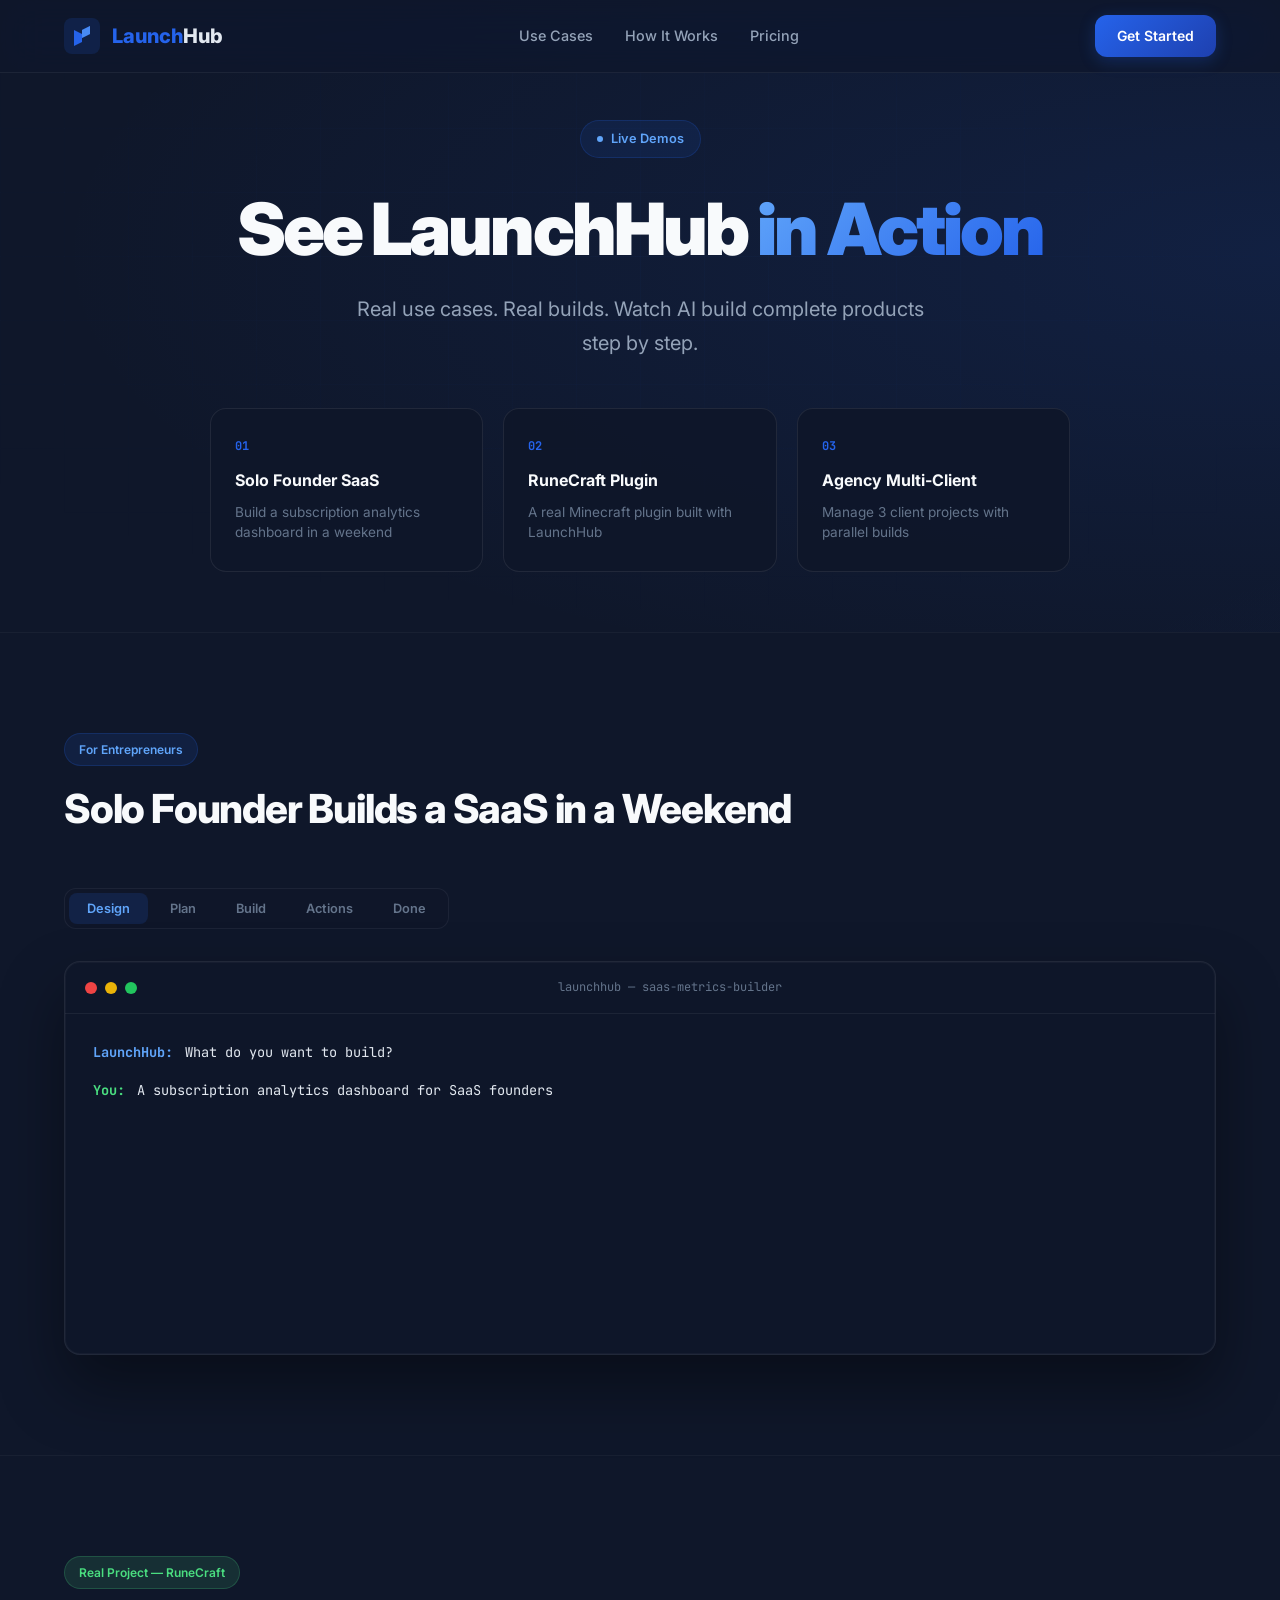
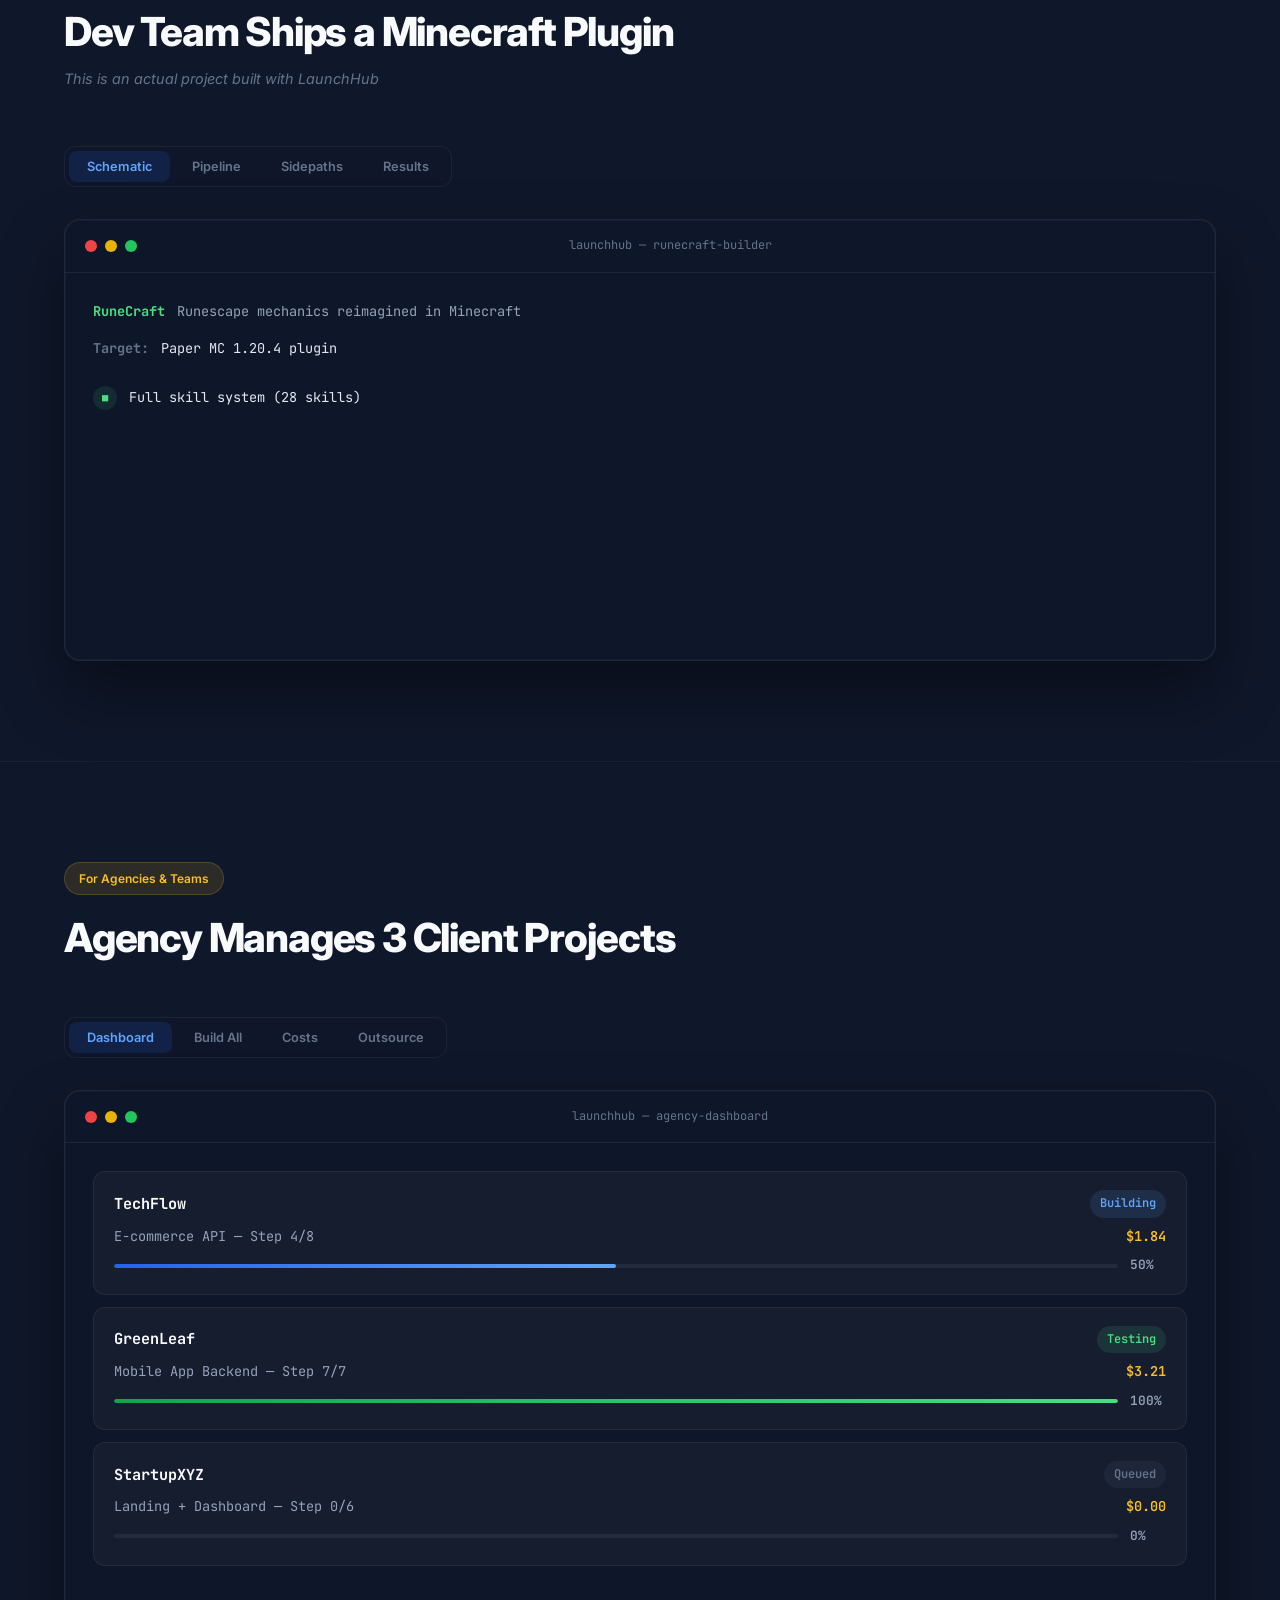
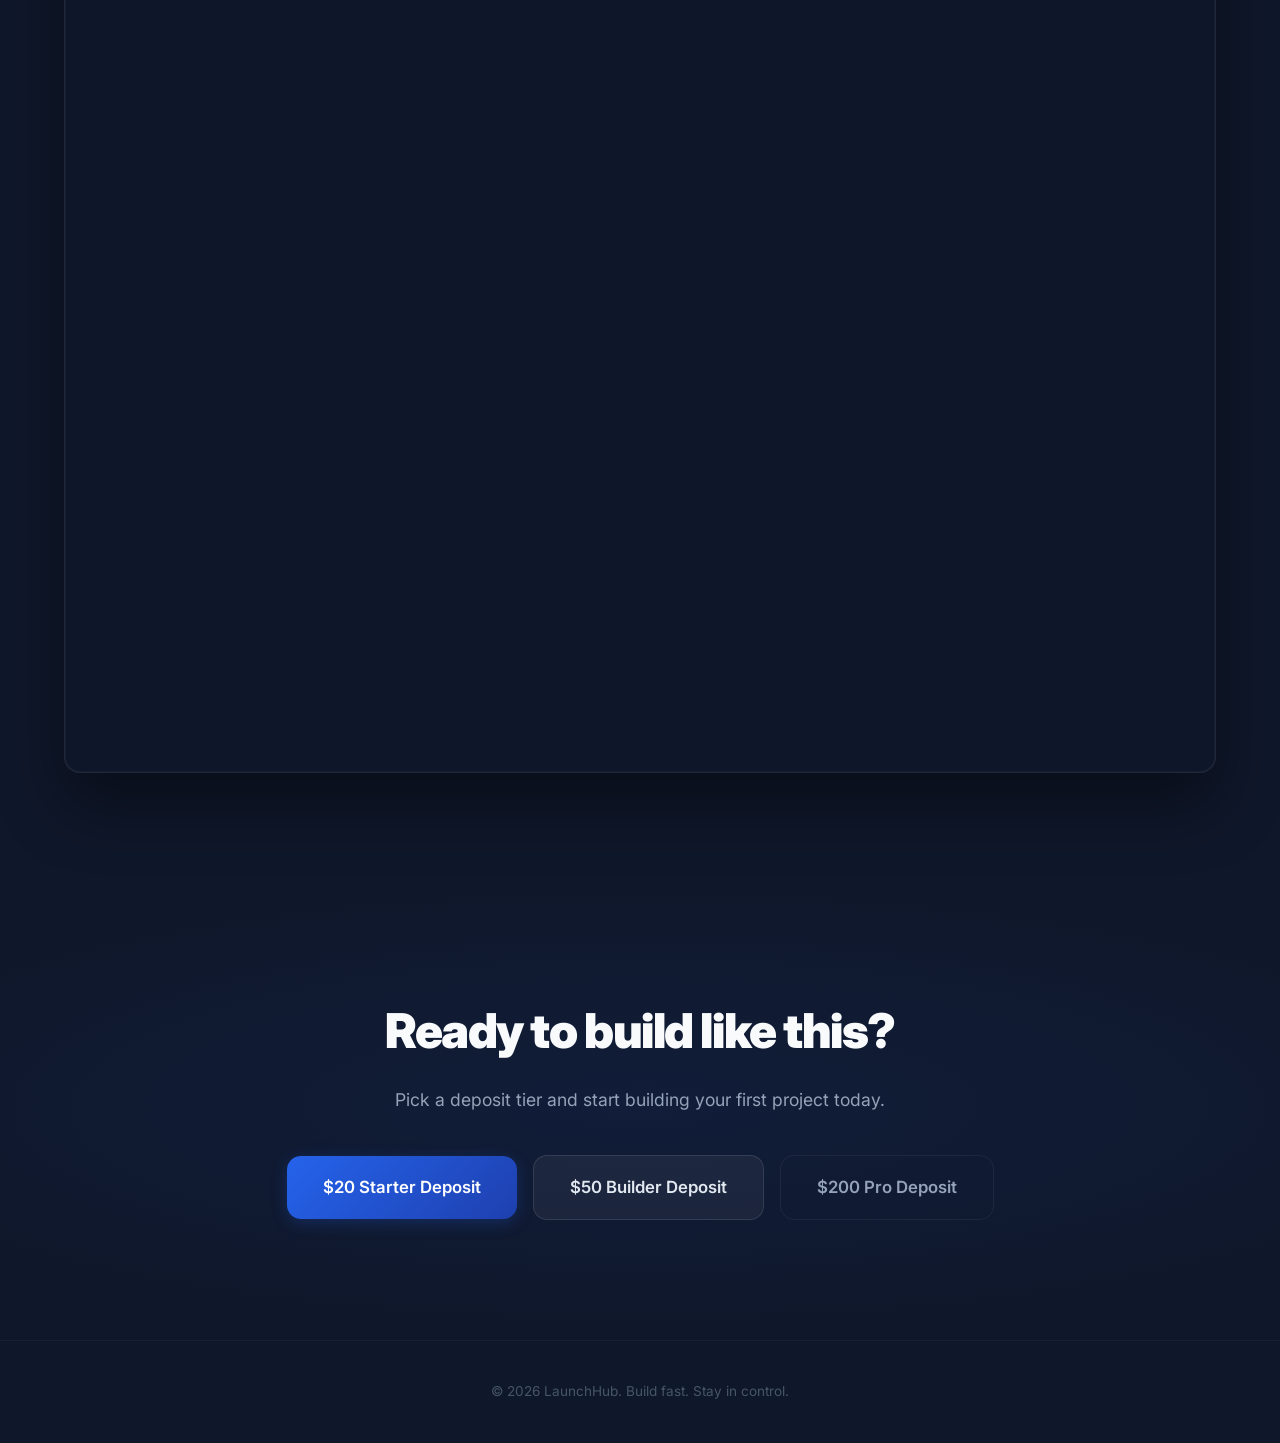
==== commit aefe2469: "Add real product screenshots to all landing pages and demo" ====
--- a/demo.html
+++ b/demo.html
@@ -676,6 +676,53 @@
 }
 .sidepath-stats.visible { opacity: 1; }
 .sidepath-stats .val { color: #60A5FA; font-weight: 600; }
+
+/* ========== BROWSER FRAME MOCKUP ========== */
+.browser-frame {
+  background: #1E293B;
+  border: 1px solid rgba(255,255,255,0.1);
+  border-radius: 12px;
+  overflow: hidden;
+  box-shadow: 0 25px 50px rgba(0,0,0,0.4);
+}
+.browser-frame-header {
+  display: flex;
+  align-items: center;
+  gap: 6px;
+  padding: 12px 16px;
+  background: rgba(15,23,42,0.8);
+  border-bottom: 1px solid rgba(255,255,255,0.06);
+}
+.browser-dot {
+  width: 10px;
+  height: 10px;
+  border-radius: 50%;
+}
+.browser-dot:nth-child(1) { background: #EF4444; }
+.browser-dot:nth-child(2) { background: #EAB308; }
+.browser-dot:nth-child(3) { background: #22C55E; }
+.browser-frame img {
+  width: 100%;
+  display: block;
+}
+.real-screenshot-wrapper {
+  margin-top: 24px;
+  opacity: 0;
+  transform: translateY(20px);
+  transition: opacity 0.7s ease, transform 0.7s ease;
+}
+.real-screenshot-wrapper.visible {
+  opacity: 1;
+  transform: translateY(0);
+}
+.real-screenshot-label {
+  text-align: center;
+  font-size: 0.8rem;
+  color: #64748B;
+  margin-top: 10px;
+  font-style: italic;
+  font-family: 'Inter', sans-serif;
+}
 
 /* ========== CTA SECTION ========== */
 .cta-section {
@@ -866,6 +913,15 @@
             <div class="sidepath-line"><span class="branch">&#9500;&#9472;&#9472;</span> Sidepath B: API endpoints</div>
             <div class="sidepath-line"><span class="branch">&#9492;&#9472;&#9472;</span> Sidepath C: Landing page</div>
           </div>
+          <div class="real-screenshot-wrapper" data-delay="3200">
+            <div class="browser-frame">
+              <div class="browser-frame-header">
+                <span class="browser-dot"></span><span class="browser-dot"></span><span class="browser-dot"></span>
+              </div>
+              <img src="img/pipeline.png" alt="Actual pipeline view from LaunchHub" loading="lazy">
+            </div>
+            <p class="real-screenshot-label">Actual product screenshot</p>
+          </div>
         </div>
 
         <!-- Phase 3: Build (Agents) -->
@@ -934,6 +990,15 @@
               <button class="aq-btn aq-btn-diy">Do It Myself</button>
               <button class="aq-btn aq-btn-outsource">Outsource $5</button>
             </div>
+          </div>
+          <div class="real-screenshot-wrapper" data-delay="1200">
+            <div class="browser-frame">
+              <div class="browser-frame-header">
+                <span class="browser-dot"></span><span class="browser-dot"></span><span class="browser-dot"></span>
+              </div>
+              <img src="img/action-queue.png" alt="Actual Action Queue panel from LaunchHub" loading="lazy">
+            </div>
+            <p class="real-screenshot-label">Actual product screenshot</p>
           </div>
         </div>
 
@@ -1073,6 +1138,15 @@
             <span class="step-icon step-pending">&#9679;</span>
             <span class="step-label dim">Integration &amp; Docker Deploy</span>
           </div>
+          <div class="real-screenshot-wrapper" data-delay="3200">
+            <div class="browser-frame">
+              <div class="browser-frame-header">
+                <span class="browser-dot"></span><span class="browser-dot"></span><span class="browser-dot"></span>
+              </div>
+              <img src="img/runecraft.png" alt="Actual screenshot from the RuneCraft build" loading="lazy">
+            </div>
+            <p class="real-screenshot-label">Actual screenshot from the RuneCraft build</p>
+          </div>
         </div>
 
         <!-- Phase 3: Sidepaths -->
@@ -1108,6 +1182,15 @@
             <span>Active agents: <span class="val">4</span></span>
             <span>Token budget: <span class="val">500,000</span></span>
           </div>
+          <div class="real-screenshot-wrapper" data-delay="2000">
+            <div class="browser-frame">
+              <div class="browser-frame-header">
+                <span class="browser-dot"></span><span class="browser-dot"></span><span class="browser-dot"></span>
+              </div>
+              <img src="img/sidepaths.png" alt="Real parallel execution view from LaunchHub" loading="lazy">
+            </div>
+            <p class="real-screenshot-label">Real parallel execution view</p>
+          </div>
         </div>
 
         <!-- Phase 4: Results -->
@@ -1153,6 +1236,15 @@
               </div>
             </div>
             <div class="completion-url" style="margin-top:20px">&#9881; localhost:25565 — Ready to play</div>
+          </div>
+          <div class="real-screenshot-wrapper" data-delay="800">
+            <div class="browser-frame">
+              <div class="browser-frame-header">
+                <span class="browser-dot"></span><span class="browser-dot"></span><span class="browser-dot"></span>
+              </div>
+              <img src="img/runecraft-pipeline.png" alt="Final pipeline state for RuneCraft build" loading="lazy">
+            </div>
+            <p class="real-screenshot-label">Final pipeline state</p>
           </div>
         </div>
 
@@ -1216,6 +1308,15 @@
               </div>
             </div>
           </div>
+          <div class="real-screenshot-wrapper" data-delay="900">
+            <div class="browser-frame">
+              <div class="browser-frame-header">
+                <span class="browser-dot"></span><span class="browser-dot"></span><span class="browser-dot"></span>
+              </div>
+              <img src="img/dashboard.png" alt="Real multi-project sidebar from LaunchHub" loading="lazy">
+            </div>
+            <p class="real-screenshot-label">Real multi-project sidebar</p>
+          </div>
         </div>
 
         <!-- Phase 2: Build All -->
@@ -1342,6 +1443,15 @@
           </div>
           <div class="outsource-summary" data-delay="1500">
             Ops team handling: <strong style="color:#4ADE80">4/6 done</strong>, 2 remaining
+          </div>
+          <div class="real-screenshot-wrapper" data-delay="1800">
+            <div class="browser-frame">
+              <div class="browser-frame-header">
+                <span class="browser-dot"></span><span class="browser-dot"></span><span class="browser-dot"></span>
+              </div>
+              <img src="img/ops-dashboard.png" alt="Ops team dashboard for outsourced work" loading="lazy">
+            </div>
+            <p class="real-screenshot-label">Ops team dashboard for outsourced work</p>
           </div>
         </div>
 
@@ -1518,6 +1628,13 @@
     setTimeout(() => { el.style.opacity = '1'; el.style.transition = 'opacity 0.5s ease'; }, delay);
   });
   panel.querySelectorAll('.sidepath-stats').forEach(el => {
+    el.classList.remove('visible');
+    const delay = parseInt(el.dataset.delay) || 0;
+    setTimeout(() => el.classList.add('visible'), delay);
+  });
+
+  // Real screenshot wrappers
+  panel.querySelectorAll('.real-screenshot-wrapper').forEach(el => {
     el.classList.remove('visible');
     const delay = parseInt(el.dataset.delay) || 0;
     setTimeout(() => el.classList.add('visible'), delay);
